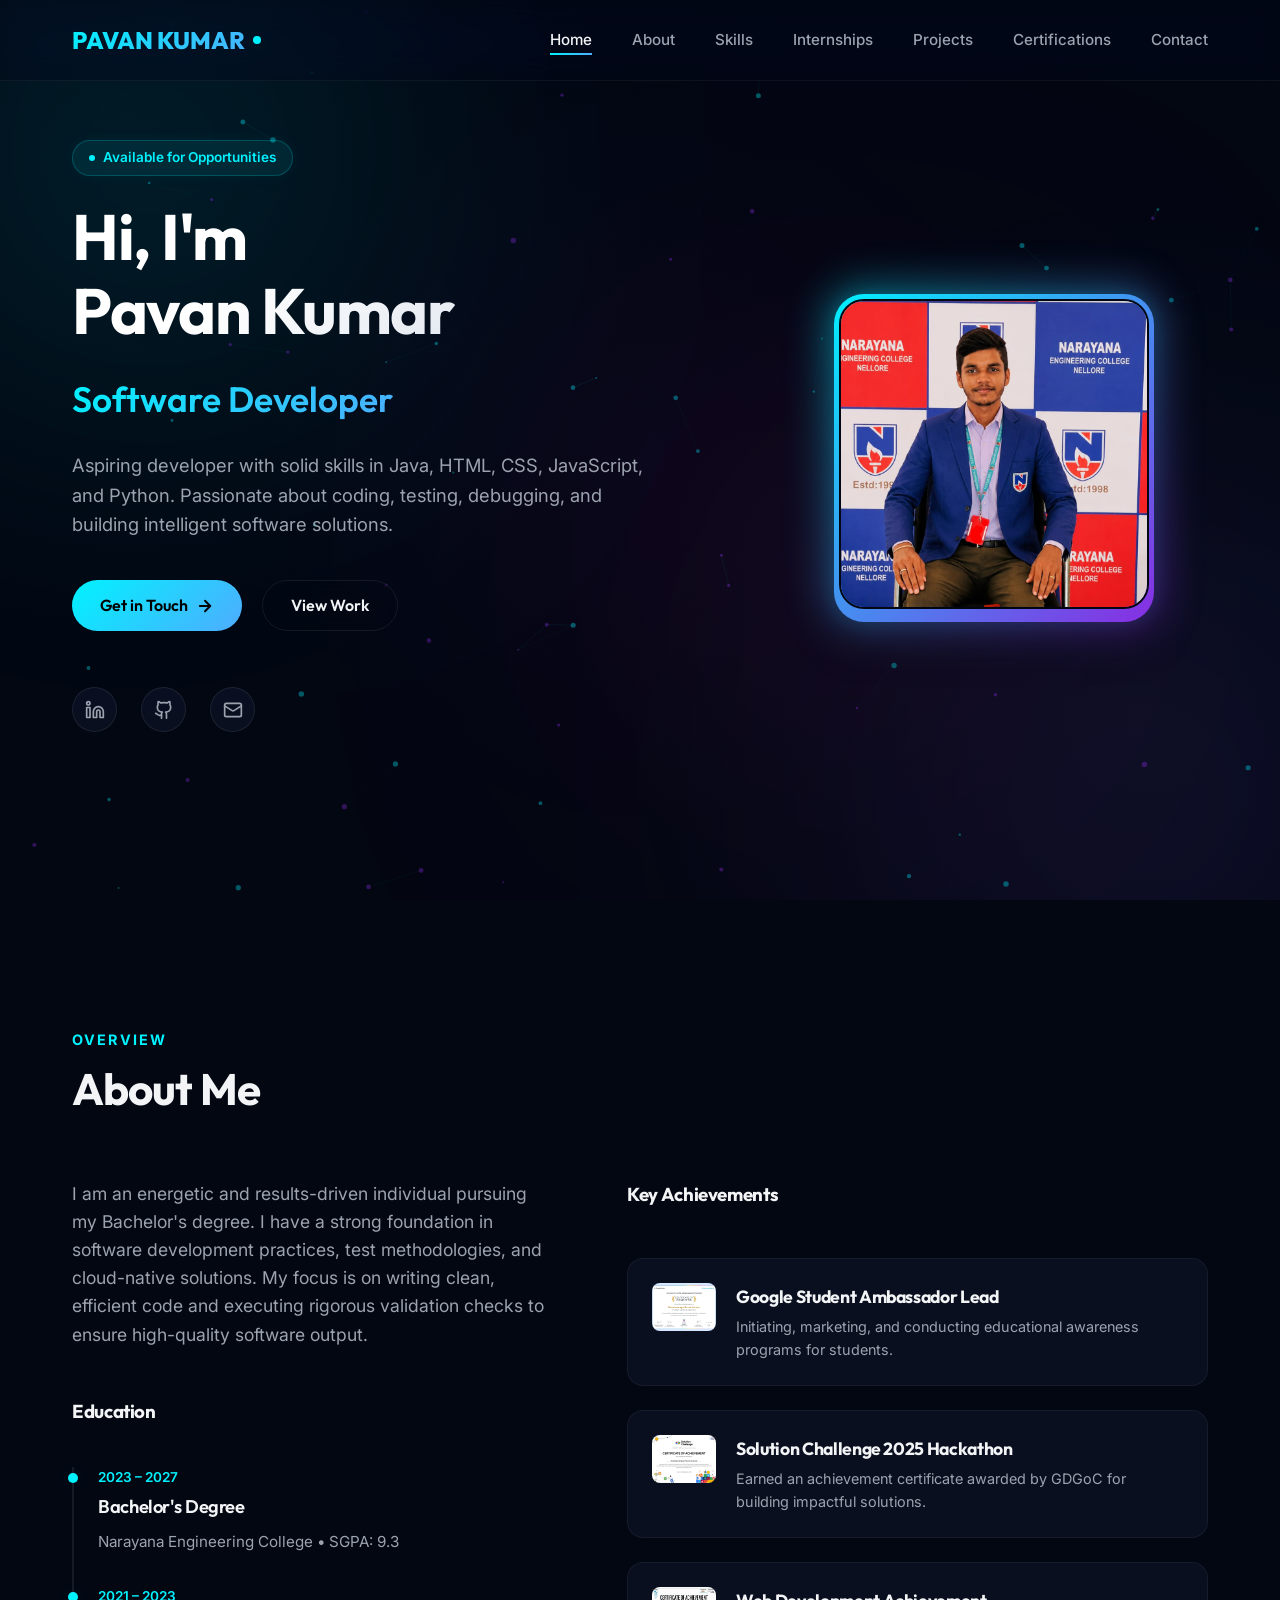
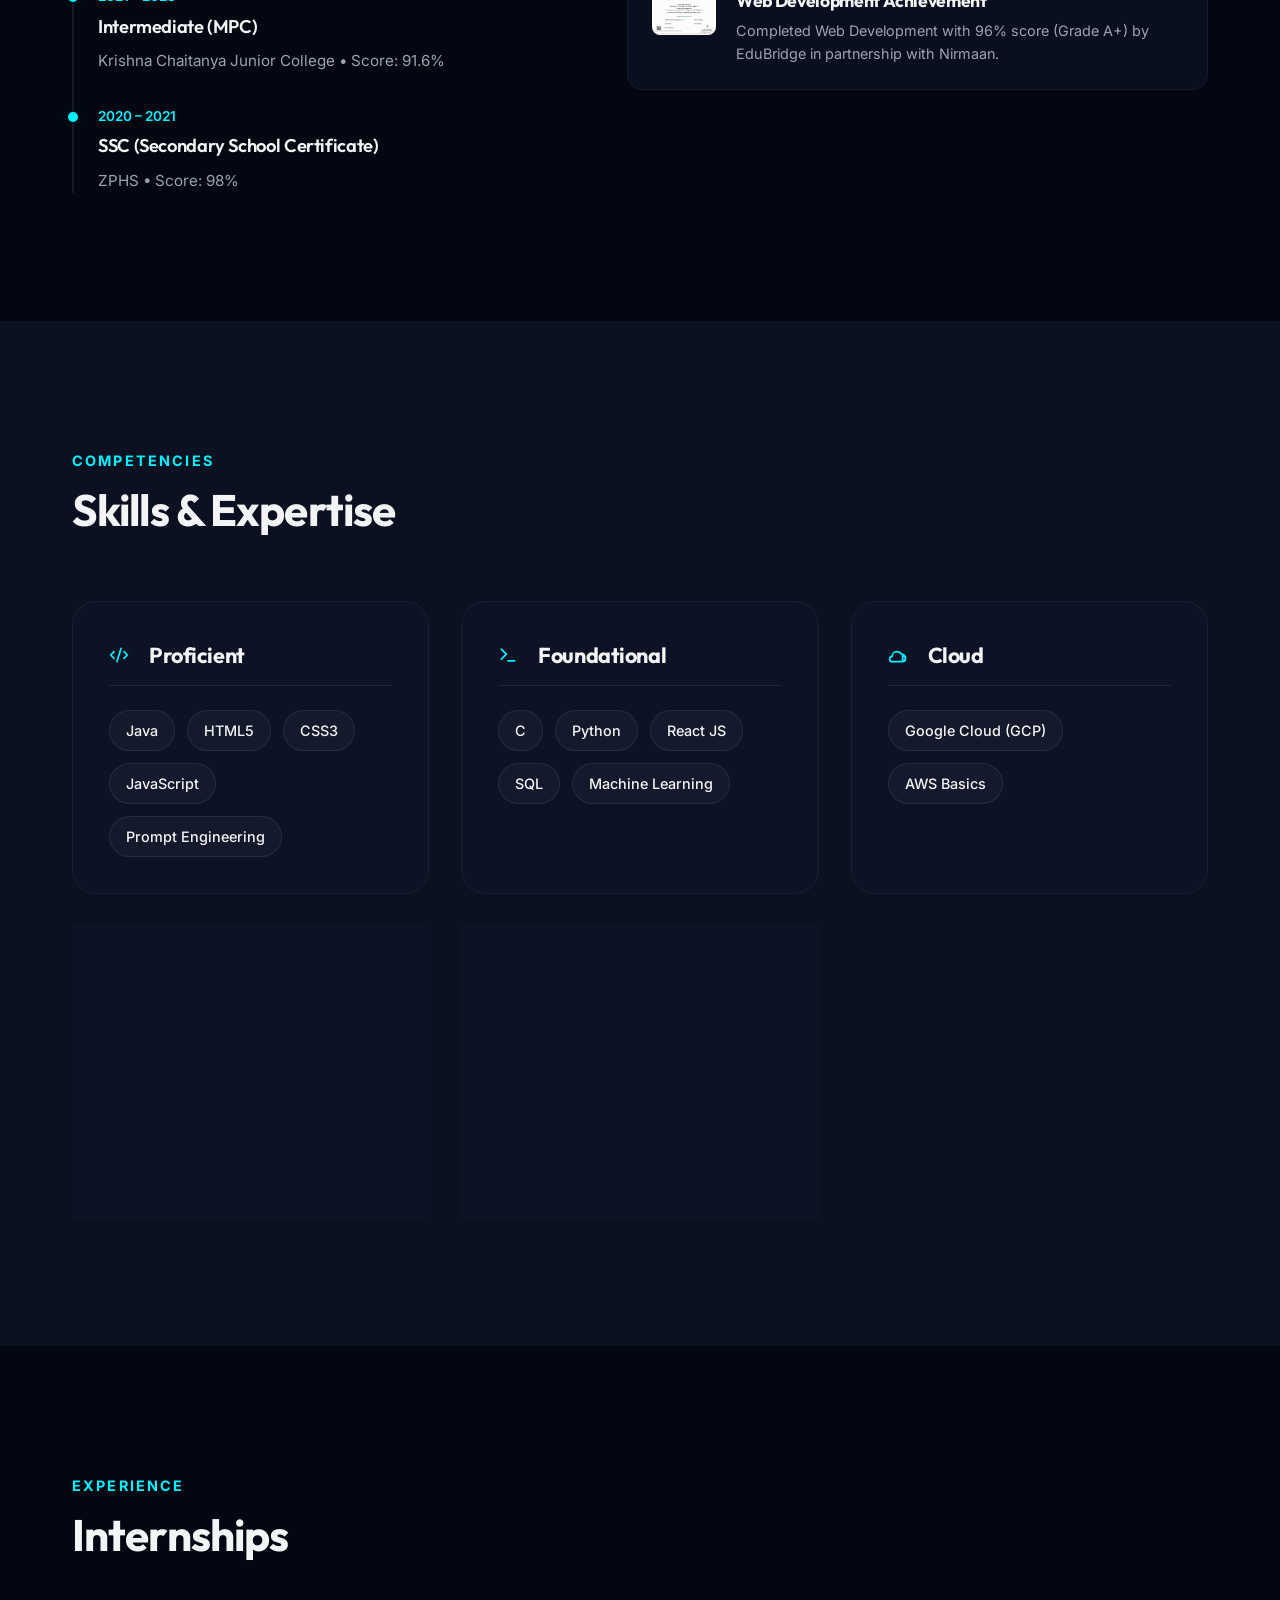
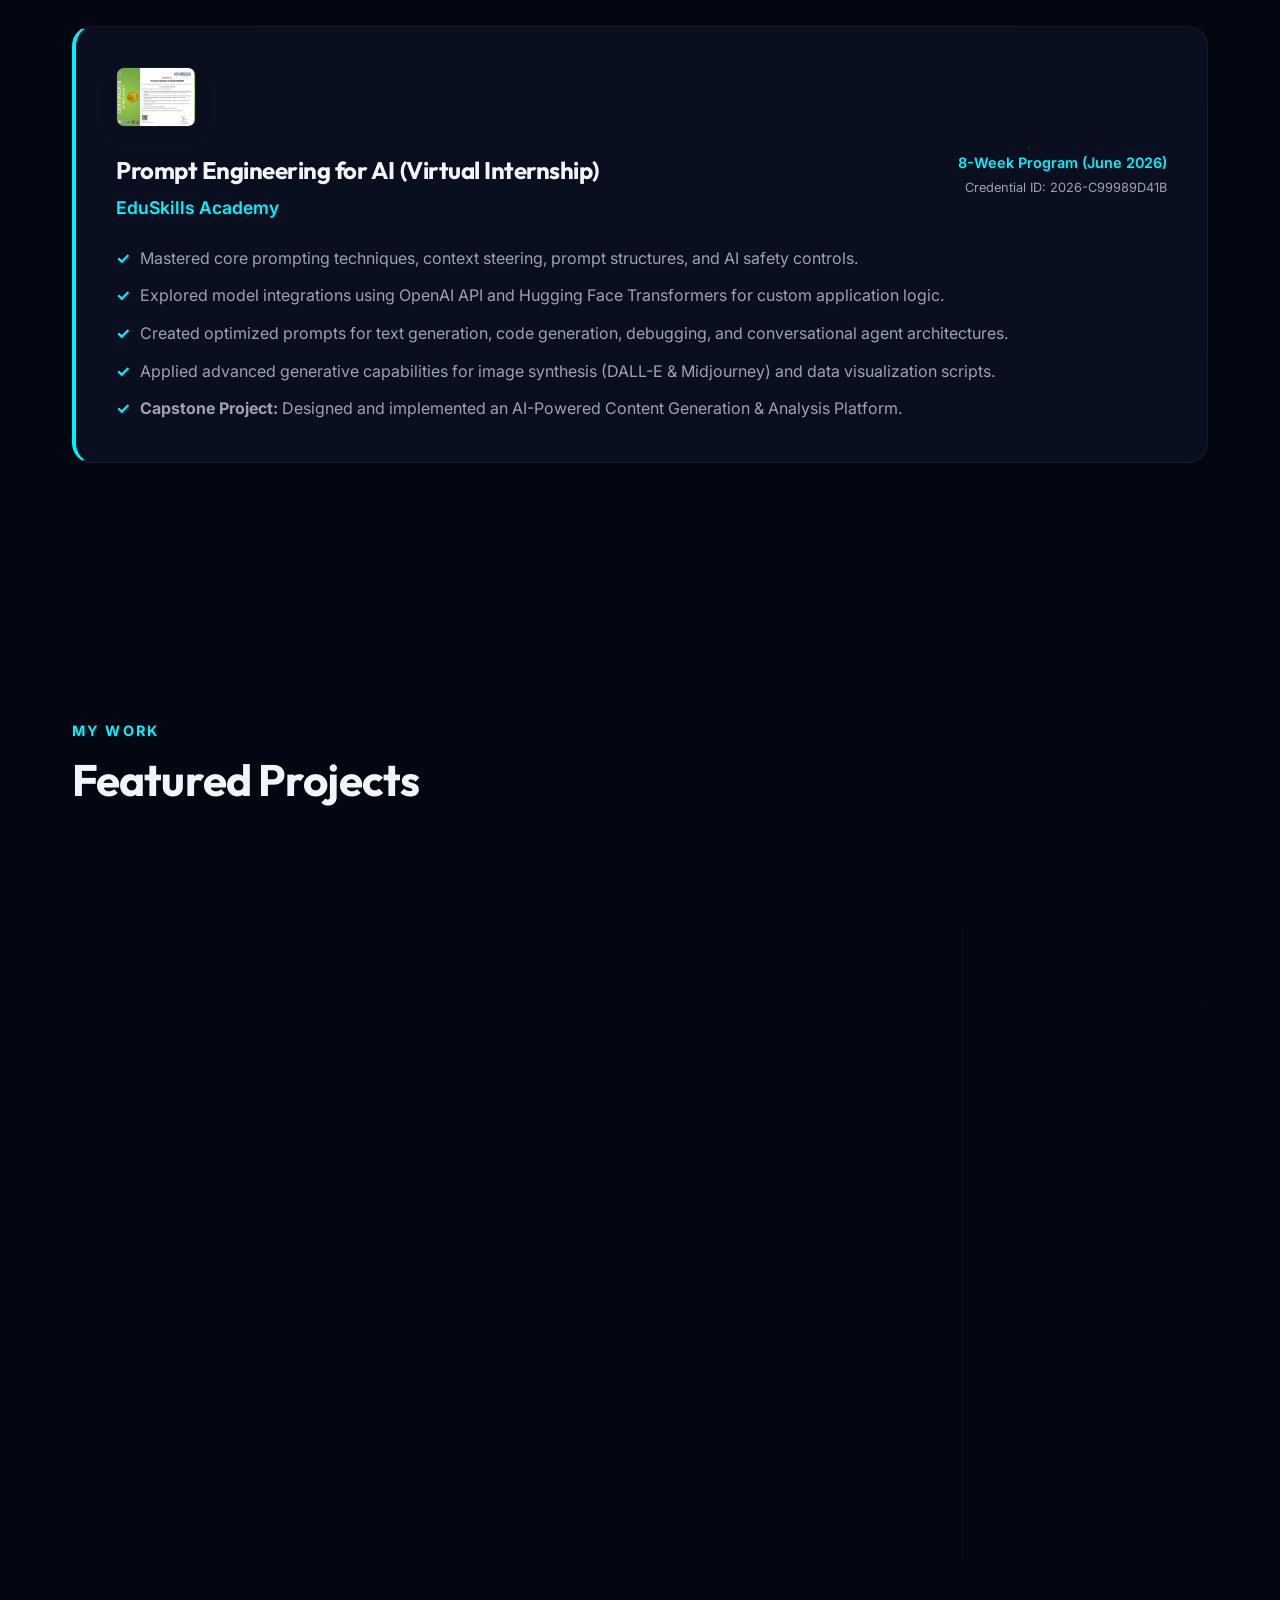
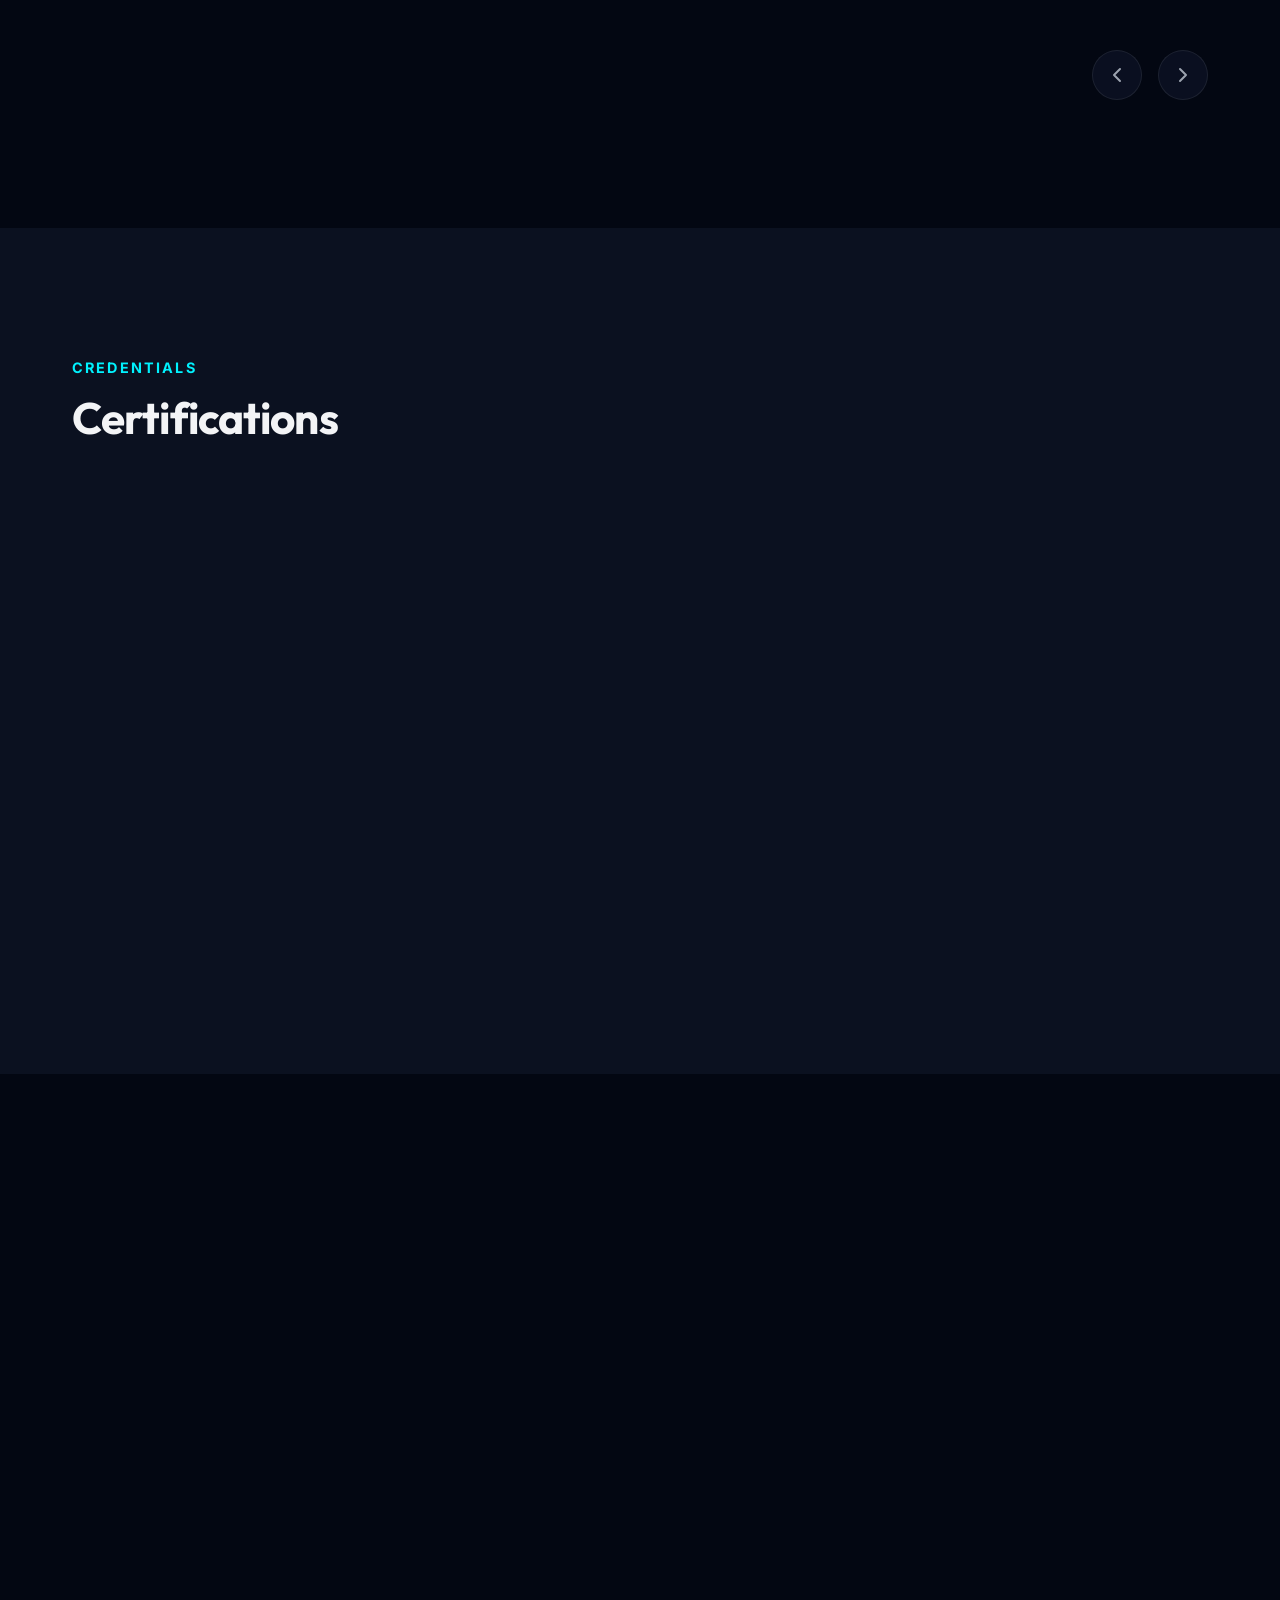
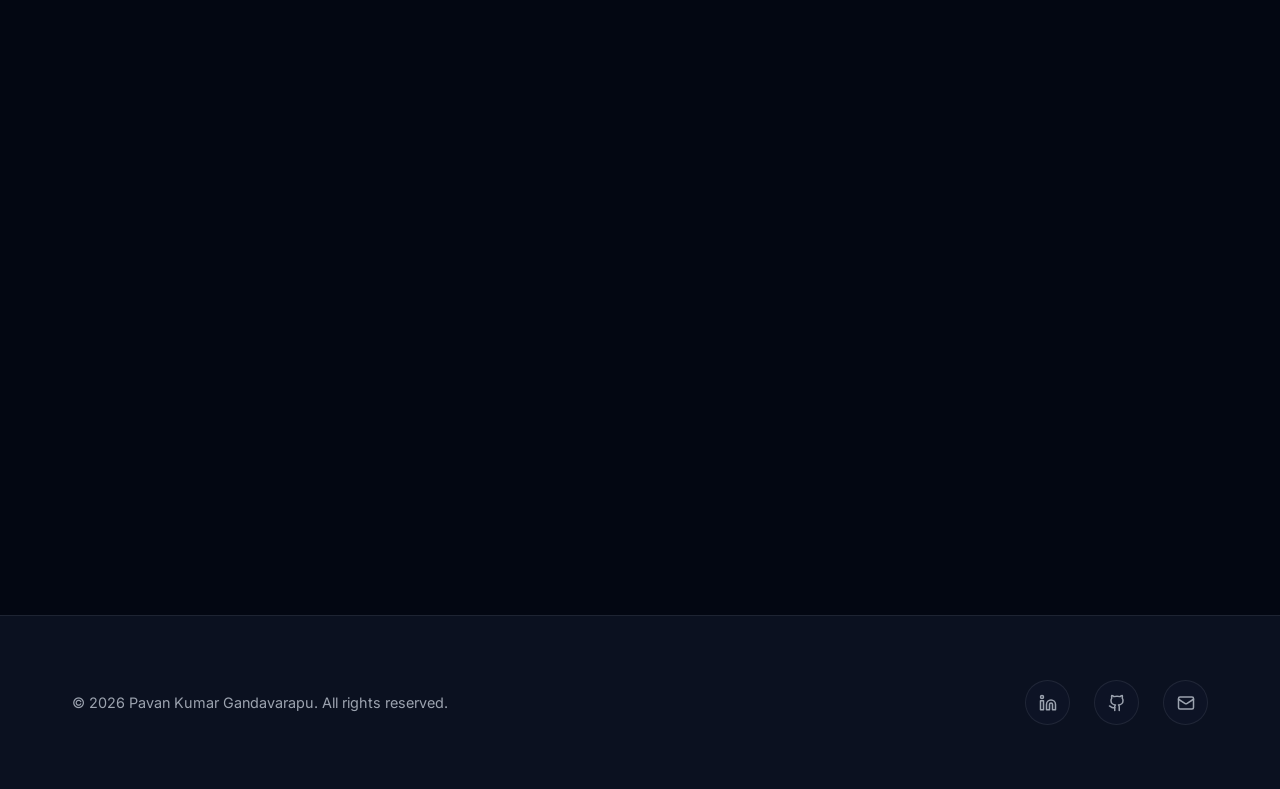
==== portfolio/index.html @ ecd439ce "Add files via upload Updated files" ====
<!DOCTYPE html>
<html lang="en">
<head>
  <meta charset="UTF-8">
  <meta name="viewport" content="width=device-width, initial-scale=1.0">
  <meta name="description" content="Pavan Kumar Gandavarapu - Software Developer & Quality Analyst Portfolio. Explore projects, skills, education, and achievements.">
  <title>Pavan Kumar Gandavarapu | Portfolio</title>
  <link rel="stylesheet" href="style.css">
</head>
<body>

  <!-- Scroll Progress Bar -->
  <div class="scroll-progress-container">
    <div class="scroll-progress-bar"></div>
  </div>

  <!-- Background Floating Blur Blobs -->
  <div class="bg-blob-container">
    <div class="bg-blob blob-1"></div>
    <div class="bg-blob blob-2"></div>
    <div class="bg-blob blob-3"></div>
  </div>

  <!-- Background Grid Mesh -->
  <div class="bg-grid"></div>

  <!-- Header Navigation -->
  <header>
    <div class="container">
      <nav>
        <a href="#hero" class="logo">
          PAVAN KUMAR <span class="logo-dot"></span>
        </a>
        <ul class="nav-links">
          <li><a href="#hero" class="active">Home</a></li>
          <li><a href="#about">About</a></li>
          <li><a href="#skills">Skills</a></li>
          <li><a href="#internships">Internships</a></li>
          <li><a href="#projects">Projects</a></li>
          <li><a href="#certifications">Certifications</a></li>
          <li><a href="#contact">Contact</a></li>
        </ul>
        <button class="mobile-menu-btn" aria-label="Toggle navigation menu">
          <span></span>
          <span></span>
          <span></span>
        </button>
      </nav>
    </div>
  </header>

  <main>
    <!-- Hero Section -->
    <section id="hero" class="hero">
      <!-- Animated Particle Canvas -->
      <canvas id="hero-particles" class="hero-particles-canvas"></canvas>
      <div class="container hero-wrapper">
        <div class="hero-content">
          <div class="hero-tag">Available for Opportunities</div>
          <h1>Hi, I'm <br>Pavan Kumar</h1>
          <div class="hero-typing" data-roles='["Software Developer", "Quality Analyst", "Prompt Engineer", "Web Developer"]'></div>
          <p class="hero-desc">
            Aspiring developer with solid skills in Java, HTML, CSS, JavaScript, and Python. Passionate about coding, testing, debugging, and building intelligent software solutions.
          </p>
          <div class="hero-cta">
            <a href="#contact" class="btn btn-primary">
              Get in Touch 
              <svg xmlns="http://www.w3.org/2000/svg" width="18" height="18" viewBox="0 0 24 24" fill="none" stroke="currentColor" stroke-width="2.5" stroke-linecap="round" stroke-linejoin="round" class="lucide lucide-arrow-right"><path d="M5 12h14"/><path d="m12 5 7 7-7 7"/></svg>
            </a>
            <a href="#projects" class="btn btn-secondary">View Work</a>
          </div>
          <div class="hero-socials">
            <a href="http://www.linkedin.com/in/gpk112006" target="_blank" rel="noopener noreferrer" class="social-link" aria-label="LinkedIn">
              <svg xmlns="http://www.w3.org/2000/svg" width="20" height="20" viewBox="0 0 24 24" fill="none" stroke="currentColor" stroke-width="2" stroke-linecap="round" stroke-linejoin="round" class="lucide lucide-linkedin"><path d="M16 8a6 6 0 0 1 6 6v7h-4v-7a2 2 0 0 0-2-2 2 2 0 0 0-2 2v7h-4v-7a6 6 0 0 1 6-6z"/><rect width="4" height="12" x="2" y="9"/><circle cx="4" cy="4" r="2"/></svg>
            </a>
            <a href="https://github.com/PavanKumar111111" target="_blank" rel="noopener noreferrer" class="social-link" aria-label="GitHub">
              <svg xmlns="http://www.w3.org/2000/svg" width="20" height="20" viewBox="0 0 24 24" fill="none" stroke="currentColor" stroke-width="2" stroke-linecap="round" stroke-linejoin="round" class="lucide lucide-github"><path d="M15 22v-4a4.8 4.8 0 0 0-1-3.5c3 0 6-2 6-5.5.08-1.25-.27-2.48-1-3.5.28-1.15.28-2.35 0-3.5 0 0-1 0-3 1.5-2.64-.5-5.36-.5-8 0C6 2 5 2 5 2c-.3 1.15-.3 2.35 0 3.5A5.403 5.403 0 0 0 4 9c0 3.5 3 5.5 6 5.5-.39.49-.68 1.05-.85 1.65-.17.6-.22 1.23-.15 1.85v4"/><path d="M9 18c-4.51 2-5-2-7-2"/></svg>
            </a>
            <a href="mailto:pavankumargandavarapu@gmail.com" class="social-link" aria-label="Email">
              <svg xmlns="http://www.w3.org/2000/svg" width="20" height="20" viewBox="0 0 24 24" fill="none" stroke="currentColor" stroke-width="2" stroke-linecap="round" stroke-linejoin="round" class="lucide lucide-mail"><rect width="20" height="16" x="2" y="4" rx="2"/><path d="m22 7-8.97 5.7a1.94 1.94 0 0 1-2.06 0L2 7"/></svg>
            </a>
          </div>
        </div>

        <div class="hero-visual">
          <div class="profile-image-wrapper">
            <img src="profile.jpg" alt="Pavan Kumar Gandavarapu" class="profile-img">
          </div>
        </div>
      </div>
    </section>

    <!-- About Section -->
    <section id="about">
      <div class="container">
        <div class="section-header reveal">
          <span class="section-tag">Overview</span>
          <h2 class="section-title">About Me</h2>
        </div>
        
        <div class="about-grid">
          <div class="about-details reveal">
            <p class="about-text">
              I am an energetic and results-driven individual pursuing my Bachelor's degree. I have a strong foundation in software development practices, test methodologies, and cloud-native solutions. My focus is on writing clean, efficient code and executing rigorous validation checks to ensure high-quality software output.
            </p>
            
            <h3 style="margin-top: 1rem; margin-bottom: 0.5rem; font-family: var(--font-heading);">Education</h3>
            <div class="timeline">
              <div class="timeline-item">
                <div class="timeline-dot"></div>
                <div class="timeline-meta">2023 – 2027</div>
                <h4 class="timeline-title">Bachelor's Degree</h4>
                <p class="timeline-desc">Narayana Engineering College • SGPA: 9.3</p>
              </div>
              <div class="timeline-item">
                <div class="timeline-dot"></div>
                <div class="timeline-meta">2021 – 2023</div>
                <h4 class="timeline-title">Intermediate (MPC)</h4>
                <p class="timeline-desc">Krishna Chaitanya Junior College • Score: 91.6%</p>
              </div>
              <div class="timeline-item">
                <div class="timeline-dot"></div>
                <div class="timeline-meta">2020 – 2021</div>
                <h4 class="timeline-title">SSC (Secondary School Certificate)</h4>
                <p class="timeline-desc">ZPHS • Score: 98%</p>
              </div>
            </div>
          </div>

          <div class="about-achievements reveal">
            <h3 style="margin-bottom: 1.5rem; font-family: var(--font-heading);">Key Achievements</h3>
            
            <div class="achievement-card">
              <div class="achievement-icon" style="width: 64px; height: 48px; padding: 0; overflow: hidden; border-radius: 8px; flex-shrink: 0;">
                <img src="ambassador.png" alt="Google Student Ambassador - Certificate of Completion" class="project-img-cover" style="width: 100%; height: 100%; object-fit: cover;">
              </div>
              <div class="achievement-content">
                <h4>Google Student Ambassador Lead</h4>
                <p>Initiating, marketing, and conducting educational awareness programs for students.</p>
              </div>
            </div>

            <div class="achievement-card">
              <div class="achievement-icon" style="width: 64px; height: 48px; padding: 0; overflow: hidden; border-radius: 8px; flex-shrink: 0;">
                <img src="solution_challenge.png" alt="GDG on Campus Solution Challenge - Certificate of Achievement" class="project-img-cover" style="width: 100%; height: 100%; object-fit: cover;">
              </div>
              <div class="achievement-content">
                <h4>Solution Challenge 2025 Hackathon</h4>
                <p>Earned an achievement certificate awarded by GDGoC for building impactful solutions.</p>
              </div>
            </div>

            <div class="achievement-card">
              <div class="achievement-icon" style="width: 64px; height: 48px; padding: 0; overflow: hidden; border-radius: 8px; flex-shrink: 0;">
                <img src="web_dev_cert.png" alt="Web Development with MERN Stack - Certificate of Achievement" class="project-img-cover" style="width: 100%; height: 100%; object-fit: cover;">
              </div>
              <div class="achievement-content">
                <h4>Web Development Achievement</h4>
                <p>Completed Web Development with 96% score (Grade A+) by EduBridge in partnership with Nirmaan.</p>
              </div>
            </div>
          </div>
        </div>
      </div>
    </section>

    <!-- Skills Section -->
    <section id="skills" style="background-color: var(--color-bg-alt);">
      <div class="container">
        <div class="section-header reveal">
          <span class="section-tag">Competencies</span>
          <h2 class="section-title">Skills & Expertise</h2>
        </div>

        <div class="skills-grid reveal">
          <!-- Category 1 -->
          <div class="skills-category">
            <h3>
              <svg xmlns="http://www.w3.org/2000/svg" width="20" height="20" viewBox="0 0 24 24" fill="none" stroke="currentColor" stroke-width="2" stroke-linecap="round" stroke-linejoin="round" class="lucide lucide-code-2" style="margin-right: 8px;"><path d="m18 16 4-4-4-4"/><path d="m6 8-4 4 4 4"/><path d="m14.5 4-5 16"/></svg>
              Proficient
            </h3>
            <div class="skills-list">
              <span class="skill-tag">Java</span>
              <span class="skill-tag">HTML5</span>
              <span class="skill-tag">CSS3</span>
              <span class="skill-tag">JavaScript</span>
              <span class="skill-tag">Prompt Engineering</span>
            </div>
          </div>

          <!-- Category 2 -->
          <div class="skills-category">
            <h3>
              <svg xmlns="http://www.w3.org/2000/svg" width="20" height="20" viewBox="0 0 24 24" fill="none" stroke="currentColor" stroke-width="2" stroke-linecap="round" stroke-linejoin="round" class="lucide lucide-terminal" style="margin-right: 8px;"><polyline points="4 17 10 11 4 5"/><line x1="12" x2="20" y1="19" y2="19"/></svg>
              Foundational
            </h3>
            <div class="skills-list">
              <span class="skill-tag">C</span>
              <span class="skill-tag">Python</span>
              <span class="skill-tag">React JS</span>
              <span class="skill-tag">SQL</span>
              <span class="skill-tag">Machine Learning</span>
            </div>
          </div>

          <!-- Category 3 -->
          <div class="skills-category">
            <h3>
              <svg xmlns="http://www.w3.org/2000/svg" width="20" height="20" viewBox="0 0 24 24" fill="none" stroke="currentColor" stroke-width="2" stroke-linecap="round" stroke-linejoin="round" class="lucide lucide-cloud" style="margin-right: 8px;"><path d="M17.5 19A3.5 3.5 0 0 0 21 15.5c0-2.79-2.54-4.5-5-4.5-.42-1.04-1.21-1.88-2.22-2.39S11.65 8 10.5 8a5.5 5.5 0 0 0-5.5 5.5C5 13.52 5.02 13.62 5.04 13.73A3.5 3.5 0 0 0 2 17a3 3 0 0 0 3 3h12.5a3.5 3.5 0 0 0 0-7z"/></svg>
              Cloud
            </h3>
            <div class="skills-list">
              <span class="skill-tag">Google Cloud (GCP)</span>
              <span class="skill-tag">AWS Basics</span>
            </div>
          </div>

          <!-- Category 4 -->
          <div class="skills-category">
            <h3>
              <svg xmlns="http://www.w3.org/2000/svg" width="20" height="20" viewBox="0 0 24 24" fill="none" stroke="currentColor" stroke-width="2" stroke-linecap="round" stroke-linejoin="round" class="lucide lucide-wrench" style="margin-right: 8px;"><path d="M14.7 6.3a1 1 0 0 0 0 1.4l1.6 1.6a1 1 0 0 0 1.4 0l3.77-3.77a6 6 0 0 1-7.94 7.94l-6.91 6.91a2.12 2.12 0 0 1-3-3l6.91-6.91a6 6 0 0 1 7.94-7.94l-3.76 3.76z"/></svg>
              Tools & OS
            </h3>
            <div class="skills-list">
              <span class="skill-tag">GitHub</span>
              <span class="skill-tag">VS Code</span>
              <span class="skill-tag">Git</span>
            </div>
          </div>

          <!-- Category 5 -->
          <div class="skills-category">
            <h3>
              <svg xmlns="http://www.w3.org/2000/svg" width="20" height="20" viewBox="0 0 24 24" fill="none" stroke="currentColor" stroke-width="2" stroke-linecap="round" stroke-linejoin="round" class="lucide lucide-sparkles" style="margin-right: 8px;"><path d="m12 3-1.912 5.813a2 2 0 0 1-1.275 1.275L3 12l5.813 1.912a2 2 0 0 1 1.275 1.275L12 21l1.912-5.813a2 2 0 0 1 1.275-1.275L21 12l-5.813-1.912a2 2 0 0 1-1.275-1.275L12 3Z"/><path d="m5 3 1 2.5L8.5 6 6 7 5 9.5 4 7 1.5 6 4 5.5z"/><path d="m19 17 1 2.5 2.5.5-2.5 1-1 2.5-1-2.5-2.5-1 2.5-1z"/></svg>
              AI Tools
            </h3>
            <div class="skills-list">
              <span class="skill-tag">Antigravity</span>
              <span class="skill-tag">Gemini</span>
              <span class="skill-tag">Claude</span>
              <span class="skill-tag">ChatGPT</span>
              <span class="skill-tag">Copilot</span>
            </div>
          </div>
        </div>
      </div>
    </section>

    <!-- Internships Section -->
    <section id="internships">
      <div class="container">
        <div class="section-header reveal">
          <span class="section-tag">Experience</span>
          <h2 class="section-title">Internships</h2>
        </div>

        <div class="internships-list reveal">
          <!-- Internship 1 -->
          <div class="internship-card">
            <div class="internship-header" style="display: flex; gap: 1.5rem; align-items: center; margin-bottom: 1.5rem;">
              <div class="internship-cert-thumb" style="width: 80px; height: 60px; padding: 0; overflow: hidden; border-radius: 8px; flex-shrink: 0; border: 1px solid var(--color-glass-border); box-shadow: 0 5px 15px rgba(0,0,0,0.2);">
                <img src="internship.png" alt="EduSkills Academy Prompt Engineering Virtual Internship - Certificate" class="project-img-cover" style="width: 100%; height: 100%; object-fit: cover;">
              </div>
              <div style="flex-grow: 1; display: flex; justify-content: space-between; flex-wrap: wrap; gap: 1rem; width: 100%;">
                <div class="internship-title">
                  <h3>Prompt Engineering for AI (Virtual Internship)</h3>
                  <span class="internship-company">EduSkills Academy</span>
                </div>
                <div class="internship-meta" style="text-align: right;">
                  <div class="internship-date">8-Week Program (June 2026)</div>
                  <div class="internship-id">Credential ID: 2026-C99989D41B</div>
                </div>
              </div>
            </div>
            <ul class="internship-bullets">
              <li>Mastered core prompting techniques, context steering, prompt structures, and AI safety controls.</li>
              <li>Explored model integrations using OpenAI API and Hugging Face Transformers for custom application logic.</li>
              <li>Created optimized prompts for text generation, code generation, debugging, and conversational agent architectures.</li>
              <li>Applied advanced generative capabilities for image synthesis (DALL-E & Midjourney) and data visualization scripts.</li>
              <li><strong>Capstone Project:</strong> Designed and implemented an AI-Powered Content Generation & Analysis Platform.</li>
            </ul>
          </div>
        </div>
      </div>
    </section>

    <!-- Projects Section -->
    <section id="projects">
      <div class="container">
        <div class="section-header reveal">
          <span class="section-tag">My Work</span>
          <h2 class="section-title">Featured Projects</h2>
        </div>

        <div class="projects-carousel-container reveal">
          <div class="projects-wrapper">
            <!-- Project 1: Smart Employee & Project Management -->
            <div class="project-card">
              <div class="project-header-visual" style="padding: 0; position: relative;">
                <div class="project-slides">
                  <img src="ep1.png" alt="Smart E&P - Administrator Dashboard (Light)" class="project-img-cover active">
                  <img src="ep2.png" alt="Smart E&P - Administrator Dashboard (Dark)" class="project-img-cover">
                  <img src="ep3.png" alt="Smart E&P - Employee Directory" class="project-img-cover">
                  <img src="ep4.png" alt="Smart E&P - Project Showcase" class="project-img-cover">
                  <img src="ep5.png" alt="Smart E&P - System Reports" class="project-img-cover">
                  <img src="ep6.png" alt="Smart E&P - Add New Employee Modal Validation" class="project-img-cover">
                  <img src="ep7.png" alt="Smart E&P - Employee Dashboard" class="project-img-cover">
                  <img src="ep8.png" alt="Smart E&P - 2-Factor Authentication" class="project-img-cover">
                  <img src="ep9.png" alt="Smart E&P - Admin Impersonating Employee view" class="project-img-cover">
                  <img src="ep10.png" alt="Smart E&P - Create New Project Validation" class="project-img-cover">
                </div>
                <div class="slide-dots">
                  <span class="slide-dot active" data-slide-index="0"></span>
                  <span class="slide-dot" data-slide-index="1"></span>
                  <span class="slide-dot" data-slide-index="2"></span>
                  <span class="slide-dot" data-slide-index="3"></span>
                  <span class="slide-dot" data-slide-index="4"></span>
                  <span class="slide-dot" data-slide-index="5"></span>
                  <span class="slide-dot" data-slide-index="6"></span>
                  <span class="slide-dot" data-slide-index="7"></span>
                  <span class="slide-dot" data-slide-index="8"></span>
                  <span class="slide-dot" data-slide-index="9"></span>
                </div>
              </div>
              <div class="project-info">
                <span class="project-meta">Full-Stack Developer</span>
                <h3>Smart Employee & Project Management</h3>
                <div class="project-desc">
                  <ul>
                    <li>Developed an enterprise-grade secure project management application featuring a stateless Spring Boot REST API and custom JWT role ownership guards.</li>
                    <li>Designed an interactive Kanban workflow board, granular profile picture management, dynamic completion highlights, and an admin impersonation engine.</li>
                    <li>Built automated Excel/PDF report exporters, database audit logging, and deployed using multi-container Docker Compose orchestration.</li>
                  </ul>
                </div>
                <div class="project-tech">
                  <span class="tech-pill">React</span>
                  <span class="tech-pill">Spring Boot</span>
                  <span class="tech-pill">Spring Security (JWT)</span>
                  <span class="tech-pill">MySQL</span>
                  <span class="tech-pill">Docker</span>
                  <span class="tech-pill">Zustand</span>
                  <span class="tech-pill">JUnit 5 / Mockito</span>
                </div>
              </div>
            </div>

            <!-- Project 2: Book Inventory Management -->
            <div class="project-card">
              <div class="project-header-visual" style="padding: 0; position: relative;">
                <div class="project-slides">
                  <img src="book1.png" alt="Book Inventory - Admin Dashboard" class="project-img-cover active">
                  <img src="book2.png" alt="Book Inventory - Student Management" class="project-img-cover">
                  <img src="book3.png" alt="Book Inventory - Recent Borrowing Activity" class="project-img-cover">
                  <img src="book4.png" alt="Book Inventory - Library Search Catalog" class="project-img-cover">
                </div>
                <div class="slide-dots">
                  <span class="slide-dot active" data-slide-index="0"></span>
                  <span class="slide-dot" data-slide-index="1"></span>
                  <span class="slide-dot" data-slide-index="2"></span>
                  <span class="slide-dot" data-slide-index="3"></span>
                </div>
              </div>
              <div class="project-info">
                <span class="project-meta">Academic Project</span>
                <h3>Book Inventory Management</h3>
                <div class="project-desc">
                  <ul>
                    <li>Created a role-based book inventory management database with secure Student and Admin portals.</li>
                    <li>Integrated the Twilio API to automatically dispatch overdue notices and alerts via SMS.</li>
                    <li>Added user impersonation, instant filter search, automated fine logs, and solid unit testing.</li>
                  </ul>
                </div>
                <div class="project-tech">
                  <span class="tech-pill">Python</span>
                  <span class="tech-pill">Django</span>
                  <span class="tech-pill">SQLite</span>
                  <span class="tech-pill">Twilio API</span>
                  <span class="tech-pill">Unit Testing</span>
                </div>
              </div>
            </div>

            <!-- Project 3: Tomato Leaf Disease Classification -->
            <div class="project-card">
              <div class="project-header-visual">
                <div class="project-icon-wrapper">
                  <svg xmlns="http://www.w3.org/2000/svg" width="32" height="32" viewBox="0 0 24 24" fill="none" stroke="currentColor" stroke-width="2" stroke-linecap="round" stroke-linejoin="round" class="lucide lucide-leaf"><path d="M11 20A7 7 0 0 1 9.8 6.1C15.5 5 17 4.48 19 2c1 2 2 3.58 1 9.8a7 7 0 0 1-9 8.2z"/><path d="M9 22v-4h-2a3 3 0 0 1-3-3V8"/></svg>
                </div>
              </div>
              <div class="project-info">
                <span class="project-meta">Research Project</span>
                <h3>Tomato Leaf Disease Classification</h3>
                <div class="project-desc">
                  <ul>
                    <li>Developed a hybrid deep learning + machine learning framework to classify 10 tomato leaf disease categories.</li>
                    <li>Extracted high-level discriminative features using pre-trained MobileNetV2 architecture, followed by PCA dimensionality reduction.</li>
                    <li>Systematically evaluated 10 classifiers; SVM (RBF) achieved best overall metrics (~90.6% accuracy, 99.5% ROC-AUC).</li>
                  </ul>
                </div>
                <div class="project-tech">
                  <span class="tech-pill">Python</span>
                  <span class="tech-pill">MobileNetV2</span>
                  <span class="tech-pill">PCA</span>
                  <span class="tech-pill">SVM</span>
                  <span class="tech-pill">Scikit-Learn</span>
                  <span class="tech-pill">TensorFlow</span>
                </div>
              </div>
            </div>

            <!-- Project 4: AI-Driven Agricultural Platform -->
            <div class="project-card">
              <div class="project-header-visual" style="padding: 0;">
                <img src="agritech.png" alt="AgriTech Project Showcase" class="project-img-cover">
              </div>
              <div class="project-info">
                <span class="project-meta">Jan 2025 – Mar 2025</span>
                <h3>AI-Driven Agricultural Platform</h3>
                <div class="project-desc">
                  <ul>
                    <li>Led a 4-member team to construct an agricultural platform prototype helping small/marginal farmers.</li>
                    <li>Delivered real-time analytics and insights on soil health, weather forecasts, and market trends.</li>
                    <li>Integrated an intelligent AI Chatbot to guide users on farming practices and government schemes.</li>
                  </ul>
                </div>
                <div class="project-tech">
                  <span class="tech-pill">Python</span>
                  <span class="tech-pill">AI Chatbot</span>
                  <span class="tech-pill">Data Analytics</span>
                  <span class="tech-pill">Team Lead</span>
                </div>
              </div>
            </div>
          </div>
          <!-- Carousel Controls -->
          <div class="certs-nav" style="margin-top: 2rem;">
            <button class="certs-nav-btn" id="project-prev" aria-label="Previous projects">
              <svg xmlns="http://www.w3.org/2000/svg" width="24" height="24" viewBox="0 0 24 24" fill="none" stroke="currentColor" stroke-width="2" stroke-linecap="round" stroke-linejoin="round" class="lucide lucide-chevron-left"><path d="m15 18-6-6 6-6"/></svg>
            </button>
            <button class="certs-nav-btn" id="project-next" aria-label="Next projects">
              <svg xmlns="http://www.w3.org/2000/svg" width="24" height="24" viewBox="0 0 24 24" fill="none" stroke="currentColor" stroke-width="2" stroke-linecap="round" stroke-linejoin="round" class="lucide lucide-chevron-right"><path d="m9 18 6-6-6-6"/></svg>
            </button>
          </div>
        </div>
      </div>
    </section>

    <!-- Certifications Section -->
    <section id="certifications" style="background-color: var(--color-bg-alt);">
      <div class="container">
        <div class="section-header reveal">
          <span class="section-tag">Credentials</span>
          <h2 class="section-title">Certifications</h2>
        </div>

        <div class="certs-carousel-container reveal">
          <div class="certs-wrapper">
            <!-- Cert 1 -->
            <div class="cert-card">
              <div class="cert-badge" style="width: 64px; height: 48px; padding: 0; overflow: hidden; border-radius: 8px; flex-shrink: 0; margin-bottom: 1.5rem;">
                <img src="gcp_study_jams.png" alt="Google Cloud Study Jams '25 - Certificate of Completion" class="project-img-cover" style="width: 100%; height: 100%; object-fit: cover;">
              </div>
              <div class="cert-issuer">Google Cloud</div>
              <h3>Google Cloud Study Jams</h3>
              <p class="cert-details">Completed 19 Skill badges and Arcade Game in the Google Cloud platform during milestone-1 under GDG On-Campus NECN (2025).</p>
            </div>

            <!-- Cert 2 -->
            <div class="cert-card">
              <div class="cert-badge">
                <svg xmlns="http://www.w3.org/2000/svg" width="24" height="24" viewBox="0 0 24 24" fill="none" stroke="currentColor" stroke-width="2" stroke-linecap="round" stroke-linejoin="round" class="lucide lucide-cpu"><rect width="16" height="16" x="4" y="4" rx="2"/><rect width="6" height="6" x="9" y="9" rx="1"/><path d="M9 1v3"/><path d="M15 1v3"/><path d="M9 20v3"/><path d="M15 20v3"/><path d="M20 9h3"/><path d="M20 15h3"/><path d="M1 9h3"/><path d="M1 15h3"/></svg>
              </div>
              <div class="cert-issuer">Scaler</div>
              <h3>Prompt Engineering</h3>
              <p class="cert-details">Verified certificate demonstrating proficiency in prompt structures, engineering techniques, and context steering.</p>
            </div>

            <!-- Cert 3 -->
            <div class="cert-card">
              <div class="cert-badge" style="width: 64px; height: 48px; padding: 0; overflow: hidden; border-radius: 8px; flex-shrink: 0; margin-bottom: 1.5rem;">
                <img src="ai_essentials.png" alt="Google AI Essentials - Coursera Certification" class="project-img-cover" style="width: 100%; height: 100%; object-fit: cover;">
              </div>
              <div class="cert-issuer">Google & Coursera</div>
              <h3>Google AI Essentials</h3>
              <p class="cert-details">Acquired foundational AI expertise, learning to use generative AI tools to boost productivity, write prompts, and analyze data responsibly (Feb 2025).</p>
            </div>
          </div>

          <!-- Carousel Controls -->
          <div class="certs-nav">
            <button class="certs-nav-btn" id="cert-prev" aria-label="Previous certificates">
              <svg xmlns="http://www.w3.org/2000/svg" width="24" height="24" viewBox="0 0 24 24" fill="none" stroke="currentColor" stroke-width="2" stroke-linecap="round" stroke-linejoin="round" class="lucide lucide-chevron-left"><path d="m15 18-6-6 6-6"/></svg>
            </button>
            <button class="certs-nav-btn" id="cert-next" aria-label="Next certificates">
              <svg xmlns="http://www.w3.org/2000/svg" width="24" height="24" viewBox="0 0 24 24" fill="none" stroke="currentColor" stroke-width="2" stroke-linecap="round" stroke-linejoin="round" class="lucide lucide-chevron-right"><path d="m9 18 6-6-6-6"/></svg>
            </button>
          </div>
        </div>
      </div>
    </section>

    <!-- Contact Section -->
    <section id="contact">
      <div class="container">
        <div class="section-header reveal">
          <span class="section-tag">Connection</span>
          <h2 class="section-title">Get In Touch</h2>
        </div>

        <div class="contact-grid">
          <div class="contact-info reveal">
            <h3 style="font-family: var(--font-heading); margin-bottom: 1.5rem;">Contact Information</h3>
            <p style="color: var(--color-text-muted); margin-bottom: 2rem;">
              If you have any questions or would like to discuss working together, feel free to drop a message or reach out via email/LinkedIn/GitHub.
            </p>
            
            <div class="contact-card">
              <div class="contact-icon">
                <svg xmlns="http://www.w3.org/2000/svg" width="24" height="24" viewBox="0 0 24 24" fill="none" stroke="currentColor" stroke-width="2" stroke-linecap="round" stroke-linejoin="round" class="lucide lucide-mail"><rect width="20" height="16" x="2" y="4" rx="2"/><path d="m22 7-8.97 5.7a1.94 1.94 0 0 1-2.06 0L2 7"/></svg>
              </div>
              <div class="contact-details">
                <h4>Email</h4>
                <p><a href="mailto:pavankumargandavarapu@gmail.com">pavankumargandavarapu@gmail.com</a></p>
              </div>
            </div>

            <div class="contact-card">
              <div class="contact-icon">
                <svg xmlns="http://www.w3.org/2000/svg" width="24" height="24" viewBox="0 0 24 24" fill="none" stroke="currentColor" stroke-width="2" stroke-linecap="round" stroke-linejoin="round" class="lucide lucide-phone"><path d="M22 16.92v3a2 2 0 0 1-2.18 2 19.79 19.79 0 0 1-8.63-3.07 19.5 19.5 0 0 1-6-6 19.79 19.79 0 0 1-3.07-8.67A2 2 0 0 1 4.11 2h3a2 2 0 0 1 2 1.72 12.84 12.84 0 0 0 .7 2.81 2 2 0 0 1-.45 2.11L8.09 9.91a16 16 0 0 0 6 6l1.27-1.27a2 2 0 0 1 2.11-.45 12.84 12.84 0 0 0 2.81.7A2 2 0 0 1 22 16.92z"/></svg>
              </div>
              <div class="contact-details">
                <h4>Phone</h4>
                <p><a href="tel:+917995330471">+91 7995330471</a></p>
              </div>
            </div>

            <div class="contact-card">
              <div class="contact-icon">
                <svg xmlns="http://www.w3.org/2000/svg" width="24" height="24" viewBox="0 0 24 24" fill="none" stroke="currentColor" stroke-width="2" stroke-linecap="round" stroke-linejoin="round" class="lucide lucide-linkedin"><path d="M16 8a6 6 0 0 1 6 6v7h-4v-7a2 2 0 0 0-2-2 2 2 0 0 0-2 2v7h-4v-7a6 6 0 0 1 6-6z"/><rect width="4" height="12" x="2" y="9"/><circle cx="4" cy="4" r="2"/></svg>
              </div>
              <div class="contact-details">
                <h4>LinkedIn</h4>
                <p><a href="http://www.linkedin.com/in/gpk112006" target="_blank" rel="noopener noreferrer">gpk112006</a></p>
              </div>
            </div>

            <div class="contact-card">
              <div class="contact-icon">
                <svg xmlns="http://www.w3.org/2000/svg" width="24" height="24" viewBox="0 0 24 24" fill="none" stroke="currentColor" stroke-width="2" stroke-linecap="round" stroke-linejoin="round" class="lucide lucide-github"><path d="M15 22v-4a4.8 4.8 0 0 0-1-3.5c3 0 6-2 6-5.5.08-1.25-.27-2.48-1-3.5.28-1.15.28-2.35 0-3.5 0 0-1 0-3 1.5-2.64-.5-5.36-.5-8 0C6 2 5 2 5 2c-.3 1.15-.3 2.35 0 3.5A5.403 5.403 0 0 0 4 9c0 3.5 3 5.5 6 5.5-.39.49-.68 1.05-.85 1.65-.17.6-.22 1.23-.15 1.85v4"/><path d="M9 18c-4.51 2-5-2-7-2"/></svg>
              </div>
              <div class="contact-details">
                <h4>GitHub</h4>
                <p><a href="https://github.com/PavanKumar111111" target="_blank" rel="noopener noreferrer">PavanKumar111111</a></p>
              </div>
            </div>
          </div>

          <div class="contact-form reveal">
            <h3 style="font-family: var(--font-heading); margin-bottom: 2rem;">Send a Message</h3>
            <form action="https://formsubmit.co/pavankumargandavarapu@gmail.com" method="POST" id="portfolioContactForm">
              <!-- Disable captcha for seamless AJAX submit -->
              <input type="hidden" name="_captcha" value="false">
              <div class="form-group">
                <label for="formName">Full Name</label>
                <input type="text" id="formName" name="name" class="form-control" placeholder="Enter your name" required>
              </div>
              <div class="form-group">
                <label for="formEmail">Email Address</label>
                <input type="email" id="formEmail" name="email" class="form-control" placeholder="Enter your email" required>
              </div>
              <div class="form-group">
                <label for="formMessage">Message</label>
                <textarea id="formMessage" name="message" class="form-control" placeholder="Type your message here..." required></textarea>
              </div>
              <button type="submit" class="btn btn-primary" style="width: 100%; justify-content: center; margin-top: 1rem;">
                Send Message 
                <svg xmlns="http://www.w3.org/2000/svg" width="18" height="18" viewBox="0 0 24 24" fill="none" stroke="currentColor" stroke-width="2" stroke-linecap="round" stroke-linejoin="round" class="lucide lucide-send" style="margin-left: 8px;"><line x1="22" x2="11" y1="2" y2="13"/><polygon points="22 2 15 22 11 13 2 9 22 2"/></svg>
              </button>
              <div id="formStatus" class="form-status"></div>
            </form>
          </div>
        </div>
      </div>
    </section>
  </main>

  <footer>
    <div class="container footer-wrapper">
      <p class="copyright">
        &copy; 2026 Pavan Kumar Gandavarapu. All rights reserved.
      </p>
      <div class="hero-socials">
        <a href="http://www.linkedin.com/in/gpk112006" target="_blank" rel="noopener noreferrer" class="social-link" aria-label="LinkedIn">
          <svg xmlns="http://www.w3.org/2000/svg" width="18" height="18" viewBox="0 0 24 24" fill="none" stroke="currentColor" stroke-width="2" stroke-linecap="round" stroke-linejoin="round" class="lucide lucide-linkedin"><path d="M16 8a6 6 0 0 1 6 6v7h-4v-7a2 2 0 0 0-2-2 2 2 0 0 0-2 2v7h-4v-7a6 6 0 0 1 6-6z"/><rect width="4" height="12" x="2" y="9"/><circle cx="4" cy="4" r="2"/></svg>
        </a>
        <a href="https://github.com/PavanKumar111111" target="_blank" rel="noopener noreferrer" class="social-link" aria-label="GitHub">
          <svg xmlns="http://www.w3.org/2000/svg" width="18" height="18" viewBox="0 0 24 24" fill="none" stroke="currentColor" stroke-width="2" stroke-linecap="round" stroke-linejoin="round" class="lucide lucide-github"><path d="M15 22v-4a4.8 4.8 0 0 0-1-3.5c3 0 6-2 6-5.5.08-1.25-.27-2.48-1-3.5.28-1.15.28-2.35 0-3.5 0 0-1 0-3 1.5-2.64-.5-5.36-.5-8 0C6 2 5 2 5 2c-.3 1.15-.3 2.35 0 3.5A5.403 5.403 0 0 0 4 9c0 3.5 3 5.5 6 5.5-.39.49-.68 1.05-.85 1.65-.17.6-.22 1.23-.15 1.85v4"/><path d="M9 18c-4.51 2-5-2-7-2"/></svg>
        </a>
        <a href="mailto:pavankumargandavarapu@gmail.com" class="social-link" aria-label="Email">
          <svg xmlns="http://www.w3.org/2000/svg" width="18" height="18" viewBox="0 0 24 24" fill="none" stroke="currentColor" stroke-width="2" stroke-linecap="round" stroke-linejoin="round" class="lucide lucide-mail"><rect width="20" height="16" x="2" y="4" rx="2"/><path d="m22 7-8.97 5.7a1.94 1.94 0 0 1-2.06 0L2 7"/></svg>
        </a>
      </div>
    </div>
  </footer>

  <!-- Lightbox Modal for Images -->
  <div id="lightboxModal" class="lightbox-modal">
    <span class="lightbox-close">&times;</span>
    <div class="lightbox-container">
      <div class="lightbox-gallery" id="lightboxGallery">
        <!-- JS will dynamically populate image elements here -->
      </div>
      <!-- Gallery navigation arrows -->
      <button class="gallery-nav-btn prev" id="galleryPrev" aria-label="Previous image">&lsaquo;</button>
      <button class="gallery-nav-btn next" id="galleryNext" aria-label="Next image">&rsaquo;</button>
    </div>
    <div id="lightboxCaption" class="lightbox-caption"></div>
  </div>

  <script src="script.js"></script>
</body>
</html>
---- portfolio/style.css ----
@import url('https://fonts.googleapis.com/css2?family=Inter:wght@300;400;500;600;700&family=Outfit:wght@400;500;600;700;800&display=swap');

/* --- CUSTOM VARIABLES --- */
:root {
  --font-heading: 'Outfit', sans-serif;
  --font-body: 'Inter', sans-serif;

  --color-bg: #030712;
  --color-bg-alt: #0b1120;
  --color-primary: #00f2fe;
  --color-secondary: #4facfe;
  --color-accent: #8a2be2;
  --color-text-main: #f3f4f6;
  --color-text-muted: #9ca3af;
  --color-border: rgba(255, 255, 255, 0.08);
  --color-glass-bg: rgba(15, 23, 42, 0.6);
  --color-glass-border: rgba(255, 255, 255, 0.05);
  
  --gradient-primary: linear-gradient(135deg, var(--color-primary) 0%, var(--color-secondary) 100%);
  --gradient-dark: linear-gradient(180deg, var(--color-bg) 0%, var(--color-bg-alt) 100%);
  --glow-shadow: 0 0 20px rgba(0, 242, 254, 0.15);
  --transition-smooth: all 0.4s cubic-bezier(0.16, 1, 0.3, 1);
}

/* --- RESET & GLOBAL STYLES --- */
* {
  margin: 0;
  padding: 0;
  box-sizing: border-box;
  scroll-behavior: smooth;
}

body {
  font-family: var(--font-body);
  background-color: var(--color-bg);
  color: var(--color-text-main);
  overflow-x: hidden;
  line-height: 1.6;
}

/* SVG icon sizing helper */
.contact-icon svg,
.achievement-icon svg,
.cert-badge svg {
  width: 24px;
  height: 24px;
  display: block;
}

.project-icon-wrapper svg {
  width: 32px;
  height: 32px;
  display: block;
}

/* Background mesh / grid effect */
.bg-grid {
  position: fixed;
  top: 0;
  left: 0;
  width: 100%;
  height: 100%;
  z-index: -2;
  background-image: 
    radial-gradient(circle at 10% 20%, rgba(0, 242, 254, 0.03) 0%, transparent 40%),
    radial-gradient(circle at 90% 80%, rgba(79, 172, 254, 0.04) 0%, transparent 40%),
    radial-gradient(circle at 50% 50%, rgba(138, 43, 226, 0.03) 0%, transparent 50%);
  background-attachment: fixed;
}

.bg-grid::before {
  content: '';
  position: absolute;
  top: 0;
  left: 0;
  width: 100%;
  height: 100%;
  background-image: linear-gradient(rgba(255, 255, 255, 0.004) 1px, transparent 1px),
                    linear-gradient(90deg, rgba(255, 255, 255, 0.004) 1px, transparent 1px);
  background-size: 50px 50px;
  mask-image: radial-gradient(ellipse at center, black, transparent 80%);
  -webkit-mask-image: radial-gradient(ellipse at center, black, transparent 80%);
}

/* --- SCROLLBAR --- */
::-webkit-scrollbar {
  width: 10px;
}
::-webkit-scrollbar-track {
  background: var(--color-bg);
}
::-webkit-scrollbar-thumb {
  background: rgba(255, 255, 255, 0.1);
  border-radius: 5px;
  border: 2px solid var(--color-bg);
}
::-webkit-scrollbar-thumb:hover {
  background: var(--color-primary);
}

/* --- TYPOGRAPHY --- */
h1, h2, h3, h4 {
  font-family: var(--font-heading);
  font-weight: 700;
  letter-spacing: -0.02em;
}

a {
  color: inherit;
  text-decoration: none;
  transition: var(--transition-smooth);
}

/* --- CONTAINER & BUTTONS --- */
.container {
  width: 100%;
  max-width: 1200px;
  margin: 0 auto;
  padding: 0 2rem;
}

.btn {
  display: inline-flex;
  align-items: center;
  gap: 0.5rem;
  padding: 0.75rem 1.75rem;
  border-radius: 50px;
  font-family: var(--font-heading);
  font-weight: 600;
  cursor: pointer;
  transition: var(--transition-smooth);
  position: relative;
  overflow: hidden;
  z-index: 1;
}

.btn-primary {
  background: var(--gradient-primary);
  color: #000;
  border: none;
}

.btn-primary:hover {
  transform: translateY(-2px);
  box-shadow: 0 5px 15px rgba(0, 242, 254, 0.3), var(--glow-shadow);
}

.btn-secondary {
  background: transparent;
  color: var(--color-text-main);
  border: 1px solid var(--color-border);
  backdrop-filter: blur(10px);
}

.btn-secondary:hover {
  border-color: var(--color-primary);
  color: var(--color-primary);
  transform: translateY(-2px);
  box-shadow: var(--glow-shadow);
}

/* --- HEADER & NAVIGATION --- */
header {
  position: fixed;
  top: 0;
  left: 0;
  width: 100%;
  z-index: 100;
  background: rgba(3, 7, 18, 0.4);
  backdrop-filter: blur(16px) saturate(180%);
  -webkit-backdrop-filter: blur(16px) saturate(180%);
  border-bottom: 1px solid var(--color-glass-border);
  transition: var(--transition-smooth);
}

header.scrolled {
  background: rgba(3, 7, 18, 0.85);
  box-shadow: 0 10px 30px rgba(0, 0, 0, 0.3);
}

nav {
  display: flex;
  justify-content: space-between;
  align-items: center;
  height: 80px;
}

.logo {
  font-family: var(--font-heading);
  font-size: 1.5rem;
  font-weight: 800;
  background: var(--gradient-primary);
  -webkit-background-clip: text;
  -webkit-text-fill-color: transparent;
  display: flex;
  align-items: center;
  gap: 0.5rem;
}

.logo-dot {
  width: 8px;
  height: 8px;
  border-radius: 50%;
  background: var(--color-primary);
  display: inline-block;
  box-shadow: var(--glow-shadow);
}

.nav-links {
  display: flex;
  gap: 2.5rem;
  list-style: none;
}

.nav-links a {
  font-size: 0.95rem;
  font-weight: 500;
  color: var(--color-text-muted);
  position: relative;
}

.nav-links a:hover,
.nav-links a.active {
  color: var(--color-text-main);
}

.nav-links a::after {
  content: '';
  position: absolute;
  bottom: -6px;
  left: 0;
  width: 0;
  height: 2px;
  background: var(--gradient-primary);
  transition: var(--transition-smooth);
}

.nav-links a:hover::after,
.nav-links a.active::after {
  width: 100%;
}

.mobile-menu-btn {
  display: none;
  flex-direction: column;
  gap: 6px;
  background: none;
  border: none;
  cursor: pointer;
  z-index: 101;
}

.mobile-menu-btn span {
  width: 24px;
  height: 2px;
  background-color: var(--color-text-main);
  transition: var(--transition-smooth);
}

/* --- HERO SECTION --- */
.hero {
  min-height: 100vh;
  display: flex;
  align-items: center;
  position: relative;
  padding-top: 100px;
}

.hero-wrapper {
  display: grid;
  grid-template-columns: 1.2fr 0.8fr;
  gap: 4rem;
  align-items: center;
}

.hero-tag {
  background: rgba(0, 242, 254, 0.08);
  border: 1px solid rgba(0, 242, 254, 0.2);
  color: var(--color-primary);
  padding: 0.4rem 1rem;
  border-radius: 50px;
  font-size: 0.85rem;
  font-weight: 600;
  display: inline-flex;
  align-items: center;
  gap: 0.5rem;
  margin-bottom: 1.5rem;
  box-shadow: 0 0 15px rgba(0, 242, 254, 0.05);
}

.hero-tag::before {
  content: '';
  width: 6px;
  height: 6px;
  background: var(--color-primary);
  border-radius: 50%;
  animation: pulse 1.5s infinite;
}

.hero h1 {
  font-size: 4rem;
  line-height: 1.15;
  margin-bottom: 1.5rem;
  background: linear-gradient(135deg, #ffffff 30%, #e2e8f0 70%, var(--color-secondary) 100%);
  -webkit-background-clip: text;
  -webkit-text-fill-color: transparent;
}

.hero-typing {
  font-family: var(--font-heading);
  font-size: 2.2rem;
  font-weight: 600;
  height: 3.5rem;
  background: var(--gradient-primary);
  -webkit-background-clip: text;
  -webkit-text-fill-color: transparent;
  display: inline-block;
  position: relative;
  margin-bottom: 1.5rem;
}

.hero-typing::after {
  content: '|';
  position: relative;
  left: 2px;
  color: var(--color-primary);
  animation: caret-blink 0.8s step-end infinite;
}

.hero-desc {
  font-size: 1.15rem;
  color: var(--color-text-muted);
  max-width: 580px;
  margin-bottom: 2.5rem;
}

.hero-cta {
  display: flex;
  gap: 1.25rem;
  margin-bottom: 3.5rem;
}

.hero-socials {
  display: flex;
  gap: 1.5rem;
  align-items: center;
}

.social-link {
  width: 45px;
  height: 45px;
  border-radius: 50%;
  border: 1px solid var(--color-border);
  background: var(--color-glass-bg);
  display: flex;
  align-items: center;
  justify-content: center;
  color: var(--color-text-muted);
  transition: var(--transition-smooth);
}

.social-link:hover {
  color: var(--color-primary);
  border-color: var(--color-primary);
  transform: translateY(-3px);
  box-shadow: var(--glow-shadow);
}

/* Visual code mock graphic on Hero side */
.hero-visual {
  position: relative;
  display: flex;
  justify-content: center;
  perspective: 1000px; /* Enable 3D depth for the flip */
}

.profile-image-wrapper {
  position: relative;
  width: 100%;
  max-width: 320px;
  aspect-ratio: 1;
  border-radius: 30px;
  padding: 5px;
  background: linear-gradient(135deg, var(--color-primary), var(--color-accent));
  box-shadow: 0 20px 40px rgba(0, 0, 0, 0.4), var(--glow-shadow);
  z-index: 2;
  margin-top: 10%;
  transform-style: preserve-3d;
  opacity: 0;
}

.profile-image-wrapper.flip-active {
  /* Compound animation: Backflip entrance first, then start floating infinitely */
  animation: 
    backflip-entrance 1.5s cubic-bezier(0.34, 1.56, 0.64, 1) forwards, 
    float-avatar 6s ease-in-out infinite 1.5s;
}

/* Card Spotlight Hover Glow Effect */
.project-card, .internship-card, .skills-category, .cert-card {
  position: relative;
  overflow: hidden;
}

.project-card::after, .internship-card::after, .skills-category::after, .cert-card::after {
  content: '';
  position: absolute;
  top: 0;
  left: 0;
  width: 100%;
  height: 100%;
  border-radius: inherit;
  background: radial-gradient(
    400px circle at var(--mouse-x, 0px) var(--mouse-y, 0px),
    rgba(0, 242, 254, 0.06),
    transparent 65%
  );
  z-index: 1;
  pointer-events: none;
  opacity: 0;
  transition: opacity 0.5s ease;
}

.project-card:hover::after, .internship-card:hover::after, .skills-category:hover::after, .cert-card:hover::after {
  opacity: 1;
}

.profile-image-wrapper::before {
  content: '';
  position: absolute;
  top: -10px;
  left: -10px;
  right: -10px;
  bottom: -10px;
  background: linear-gradient(135deg, var(--color-primary), var(--color-accent));
  border-radius: 40px;
  z-index: -1;
  filter: blur(20px);
  opacity: 0.4;
}

.profile-img {
  width: 100%;
  height: 100%;
  object-fit: cover;
  border-radius: 25px;
  border: 2px solid var(--color-bg);
}

@keyframes backflip-entrance {
  0% {
    transform: translateY(150px) scale(0.2) rotateX(-360deg);
    opacity: 0;
  }
  60% {
    transform: translateY(-20px) scale(1.05) rotateX(30deg);
    opacity: 0.9;
  }
  80% {
    transform: translateY(5px) scale(0.98) rotateX(-15deg);
  }
  100% {
    transform: translateY(0px) scale(1) rotateX(0deg);
    opacity: 1;
  }
}

@keyframes float-avatar {
  0% { transform: translateY(0px); }
  50% { transform: translateY(-12px); }
  100% { transform: translateY(0px); }
}

/* --- SECTION GENERAL --- */
section {
  padding: 8rem 0;
  position: relative;
}

.section-header {
  margin-bottom: 4rem;
  max-width: 600px;
}

.section-tag {
  color: var(--color-primary);
  font-size: 0.9rem;
  font-weight: 700;
  text-transform: uppercase;
  letter-spacing: 0.15em;
  margin-bottom: 0.75rem;
  display: block;
}

.section-title {
  font-size: 2.75rem;
  line-height: 1.2;
}

/* --- ABOUT SECTION --- */
.about-grid {
  display: grid;
  grid-template-columns: 0.9fr 1.1fr;
  gap: 5rem;
}

.about-details {
  display: flex;
  flex-direction: column;
  gap: 2rem;
}

.about-text {
  font-size: 1.1rem;
  color: var(--color-text-muted);
}

.timeline {
  display: flex;
  flex-direction: column;
  gap: 2rem;
  position: relative;
  padding-left: 1.5rem;
  border-left: 2px solid var(--color-border);
}

.timeline-item {
  position: relative;
}

.timeline-dot {
  position: absolute;
  left: calc(-1.5rem - 6px);
  top: 6px;
  width: 10px;
  height: 10px;
  border-radius: 50%;
  background: var(--color-primary);
  box-shadow: var(--glow-shadow);
}

.timeline-meta {
  font-size: 0.85rem;
  color: var(--color-primary);
  font-weight: 600;
  margin-bottom: 0.25rem;
}

.timeline-title {
  font-size: 1.15rem;
  font-weight: 600;
  margin-bottom: 0.5rem;
}

.timeline-desc {
  font-size: 0.95rem;
  color: var(--color-text-muted);
}

.about-achievements {
  display: flex;
  flex-direction: column;
  gap: 1.5rem;
}

.achievement-card {
  display: flex;
  gap: 1.25rem;
  padding: 1.5rem;
  border-radius: 16px;
  background: var(--color-glass-bg);
  border: 1px solid var(--color-glass-border);
  transition: var(--transition-smooth);
}

.achievement-card:hover {
  transform: translateY(-3px);
  border-color: rgba(0, 242, 254, 0.2);
  box-shadow: 0 10px 30px rgba(0, 0, 0, 0.2);
}

.achievement-icon {
  width: 48px;
  height: 48px;
  border-radius: 12px;
  background: rgba(0, 242, 254, 0.08);
  display: flex;
  align-items: center;
  justify-content: center;
  color: var(--color-primary);
  flex-shrink: 0;
}

.achievement-content h4 {
  font-size: 1.1rem;
  margin-bottom: 0.25rem;
}

.achievement-content p {
  font-size: 0.9rem;
  color: var(--color-text-muted);
}

/* --- SKILLS SECTION --- */
.skills-grid {
  display: grid;
  grid-template-columns: repeat(auto-fit, minmax(280px, 1fr));
  gap: 2rem;
}

.skills-category {
  background: var(--color-glass-bg);
  border: 1px solid var(--color-glass-border);
  padding: 2.25rem;
  border-radius: 24px;
  transition: var(--transition-smooth);
  backdrop-filter: blur(10px);
}

.skills-category:hover {
  border-color: rgba(79, 172, 254, 0.2);
  transform: translateY(-5px);
  box-shadow: 0 15px 30px rgba(0, 0, 0, 0.2);
}

.skills-category h3 {
  font-size: 1.35rem;
  margin-bottom: 1.5rem;
  display: flex;
  align-items: center;
  gap: 0.75rem;
  color: var(--color-text-main);
  border-bottom: 1px solid var(--color-border);
  padding-bottom: 0.75rem;
}

.skills-category h3 svg {
  color: var(--color-primary);
}

.skills-list {
  display: flex;
  flex-wrap: wrap;
  gap: 0.75rem;
}

.skill-tag {
  background: rgba(255, 255, 255, 0.03);
  border: 1px solid var(--color-border);
  padding: 0.5rem 1rem;
  border-radius: 50px;
  font-size: 0.9rem;
  font-weight: 500;
  transition: var(--transition-smooth);
}

.skill-tag:hover {
  background: var(--gradient-primary);
  color: #000;
  border-color: transparent;
  transform: scale(1.05);
  font-weight: 600;
}

.projects-carousel-container {
  position: relative;
  width: 100%;
}

.projects-wrapper {
  display: flex;
  gap: 3rem;
  overflow-x: auto;
  scroll-snap-type: x mandatory;
  padding: 3rem 22%; /* Centers the active card, leaving neighbors visible on sides */
  scrollbar-width: none;
  align-items: center;
}

.projects-wrapper::-webkit-scrollbar {
  display: none;
}

.project-card {
  flex: 0 0 650px;
  max-width: 80vw;
  scroll-snap-align: center;
  background: var(--color-glass-bg);
  border: 1px solid var(--color-glass-border);
  border-radius: 24px;
  overflow: hidden;
  display: flex;
  flex-direction: column;
  backdrop-filter: blur(10px);
  
  /* Default state: scaled down, blurred, and translucent */
  transform: scale(0.88);
  filter: blur(4px);
  opacity: 0.5;
  transition: transform 0.6s cubic-bezier(0.16, 1, 0.3, 1), 
              filter 0.6s cubic-bezier(0.16, 1, 0.3, 1), 
              opacity 0.6s cubic-bezier(0.16, 1, 0.3, 1),
              border-color 0.4s ease,
              box-shadow 0.4s ease;
}

/* Focused / Centered state: scaled up, clean, and opaque */
.project-card.center-focus {
  transform: scale(1.02);
  filter: blur(0px);
  opacity: 1;
}

.project-card.center-focus:hover {
  border-color: rgba(0, 242, 254, 0.25);
  box-shadow: 0 20px 40px rgba(0, 0, 0, 0.3), var(--glow-shadow);
}

.project-header-visual {
  height: 180px;
  background: linear-gradient(135deg, rgba(0, 242, 254, 0.05) 0%, rgba(79, 172, 254, 0.05) 100%);
  border-bottom: 1px solid var(--color-glass-border);
  display: flex;
  align-items: center;
  justify-content: center;
  position: relative;
  overflow: hidden;
}

.project-img-cover {
  width: 100%;
  height: 100%;
  object-fit: cover;
  transition: transform 0.5s cubic-bezier(0.16, 1, 0.3, 1);
  z-index: 1;
}

.project-card:hover .project-img-cover {
  transform: scale(1.04);
}

/* Miniature card slideshow */
.project-slides {
  width: 100%;
  height: 100%;
  position: relative;
  overflow: hidden;
}

.project-slides .project-img-cover {
  position: absolute;
  top: 0;
  left: 0;
  width: 100%;
  height: 100%;
  opacity: 0;
  transition: opacity 0.5s ease;
}

.project-slides .project-img-cover.active {
  opacity: 1;
  position: relative;
}

.slide-dots {
  position: absolute;
  bottom: 12px;
  left: 50%;
  transform: translateX(-50%);
  display: flex;
  gap: 6px;
  z-index: 10;
}

.slide-dot {
  width: 8px;
  height: 8px;
  border-radius: 50%;
  background: rgba(255, 255, 255, 0.4);
  cursor: pointer;
  transition: var(--transition-smooth);
}

.slide-dot.active {
  background: var(--color-primary);
  box-shadow: var(--glow-shadow);
  width: 18px;
  border-radius: 4px;
}

.project-header-visual::before {
  content: '';
  position: absolute;
  width: 150%;
  height: 150%;
  background: radial-gradient(circle, rgba(0, 242, 254, 0.08) 0%, transparent 60%);
  animation: bg-slow-rotate 10s linear infinite;
}

.project-icon-wrapper {
  width: 70px;
  height: 70px;
  border-radius: 20px;
  background: rgba(3, 7, 18, 0.6);
  border: 1px solid var(--color-glass-border);
  display: flex;
  align-items: center;
  justify-content: center;
  z-index: 2;
  color: var(--color-primary);
  box-shadow: 0 10px 25px rgba(0, 0, 0, 0.4);
}

.project-info {
  padding: 2.25rem;
  display: flex;
  flex-direction: column;
  flex-grow: 1;
}

.project-meta {
  font-size: 0.85rem;
  color: var(--color-primary);
  font-weight: 600;
  text-transform: uppercase;
  letter-spacing: 0.05em;
  margin-bottom: 0.5rem;
}

.project-card h3 {
  font-size: 1.5rem;
  margin-bottom: 1rem;
}

.project-desc {
  color: var(--color-text-muted);
  font-size: 0.95rem;
  margin-bottom: 1.75rem;
  flex-grow: 1;
}

.project-desc ul {
  list-style: none;
  display: flex;
  flex-direction: column;
  gap: 0.5rem;
}

.project-desc li {
  position: relative;
  padding-left: 1.25rem;
}

.project-desc li::before {
  content: '→';
  position: absolute;
  left: 0;
  color: var(--color-primary);
}

.project-tech {
  display: flex;
  flex-wrap: wrap;
  gap: 0.5rem;
  margin-top: auto;
}

.tech-pill {
  background: rgba(255, 255, 255, 0.03);
  border: 1px solid var(--color-border);
  font-size: 0.8rem;
  font-weight: 500;
  padding: 0.35rem 0.85rem;
  border-radius: 50px;
  color: var(--color-text-muted);
}

/* --- CERTIFICATIONS SECTION --- */
.certs-carousel-container {
  position: relative;
  width: 100%;
}

.certs-wrapper {
  display: flex;
  gap: 2rem;
  overflow-x: auto;
  scroll-snap-type: x mandatory;
  padding: 1.5rem 0.5rem;
  scrollbar-width: none; /* Firefox */
}

.certs-wrapper::-webkit-scrollbar {
  display: none; /* Safari and Chrome */
}

.cert-card {
  flex: 0 0 380px;
  scroll-snap-align: start;
  background: var(--color-glass-bg);
  border: 1px solid var(--color-glass-border);
  padding: 2.25rem;
  border-radius: 24px;
  position: relative;
  overflow: hidden;
  transition: var(--transition-smooth);
}

.cert-card:hover {
  transform: translateY(-5px);
  border-color: rgba(138, 43, 226, 0.3);
  box-shadow: 0 15px 30px rgba(0, 0, 0, 0.3);
}

.cert-card::before {
  content: '';
  position: absolute;
  top: 0;
  right: 0;
  width: 100px;
  height: 100px;
  background: radial-gradient(circle, rgba(138, 43, 226, 0.1) 0%, transparent 70%);
  z-index: 0;
}

.cert-badge {
  width: 50px;
  height: 50px;
  border-radius: 14px;
  background: rgba(138, 43, 226, 0.08);
  display: flex;
  align-items: center;
  justify-content: center;
  color: var(--color-accent);
  margin-bottom: 1.5rem;
  font-size: 1.25rem;
}

.cert-issuer {
  font-size: 0.85rem;
  color: var(--color-accent);
  font-weight: 600;
  text-transform: uppercase;
  margin-bottom: 0.5rem;
}

.cert-card h3 {
  font-size: 1.25rem;
  margin-bottom: 0.5rem;
  color: var(--color-text-main);
}

.cert-details {
  font-size: 0.9rem;
  color: var(--color-text-muted);
}

/* Scroll controls */
.certs-nav {
  display: flex;
  justify-content: flex-end;
  gap: 1rem;
  margin-top: 2rem;
}

.certs-nav-btn {
  width: 50px;
  height: 50px;
  border-radius: 50%;
  border: 1px solid var(--color-border);
  background: var(--color-glass-bg);
  display: flex;
  align-items: center;
  justify-content: center;
  color: var(--color-text-muted);
  cursor: pointer;
  transition: var(--transition-smooth);
}

.certs-nav-btn:hover {
  color: var(--color-primary);
  border-color: var(--color-primary);
  box-shadow: var(--glow-shadow);
}

/* --- CONTACT SECTION --- */
.contact-grid {
  display: grid;
  grid-template-columns: 0.8fr 1.2fr;
  gap: 5rem;
}

.contact-info {
  display: flex;
  flex-direction: column;
  gap: 2rem;
}

.contact-card {
  display: flex;
  gap: 1.25rem;
  align-items: center;
  padding: 1.5rem;
  border-radius: 16px;
  background: var(--color-glass-bg);
  border: 1px solid var(--color-glass-border);
}

.contact-icon {
  width: 50px;
  height: 50px;
  border-radius: 50%;
  background: rgba(0, 242, 254, 0.08);
  display: flex;
  align-items: center;
  justify-content: center;
  color: var(--color-primary);
  font-size: 1.2rem;
}

.contact-details h4 {
  font-size: 0.85rem;
  color: var(--color-text-muted);
  text-transform: uppercase;
  margin-bottom: 0.25rem;
}

.contact-details p {
  font-size: 1.05rem;
  font-weight: 500;
}

/* Form Styling */
.contact-form {
  background: var(--color-glass-bg);
  border: 1px solid var(--color-glass-border);
  padding: 3rem;
  border-radius: 28px;
  backdrop-filter: blur(10px);
}

.form-group {
  margin-bottom: 1.5rem;
}

.form-group label {
  display: block;
  font-size: 0.85rem;
  font-weight: 600;
  margin-bottom: 0.5rem;
  color: var(--color-text-main);
}

.form-control {
  width: 100%;
  background: rgba(3, 7, 18, 0.5);
  border: 1px solid var(--color-border);
  border-radius: 12px;
  padding: 1rem;
  color: var(--color-text-main);
  font-family: var(--font-body);
  font-size: 0.95rem;
  transition: var(--transition-smooth);
}

.form-control:focus {
  outline: none;
  border-color: var(--color-primary);
  box-shadow: 0 0 15px rgba(0, 242, 254, 0.1);
}

textarea.form-control {
  resize: vertical;
  min-height: 150px;
}

.form-status {
  margin-top: 1rem;
  font-size: 0.9rem;
  font-weight: 500;
  display: none;
}

.form-status.success {
  color: #22c55e;
  display: block;
}

.form-status.error {
  color: #ef4444;
  display: block;
}

/* --- FOOTER --- */
footer {
  border-top: 1px solid var(--color-border);
  padding: 4rem 0;
  background-color: var(--color-bg-alt);
}

.footer-wrapper {
  display: flex;
  justify-content: space-between;
  align-items: center;
}

.copyright {
  font-size: 0.9rem;
  color: var(--color-text-muted);
}

/* --- SCROLL REVEAL ANIMATIONS --- */
.reveal {
  opacity: 0;
  transform: translateY(30px);
  transition: opacity 0.8s ease, transform 0.8s cubic-bezier(0.16, 1, 0.3, 1);
}

.reveal.active {
  opacity: 1;
  transform: translateY(0);
}

/* --- KEYFRAMES --- */
@keyframes caret-blink {
  from, to { color: transparent }
  50% { color: var(--color-primary) }
}

@keyframes pulse {
  0% { transform: scale(0.9); opacity: 0.5; }
  50% { transform: scale(1.2); opacity: 1; box-shadow: 0 0 10px var(--color-primary); }
  100% { transform: scale(0.9); opacity: 0.5; }
}

/* --- INTERNSHIPS SECTION --- */
.internships-list {
  display: flex;
  flex-direction: column;
  gap: 2.5rem;
}

.internship-card {
  background: var(--color-glass-bg);
  border: 1px solid var(--color-glass-border);
  border-left: 4px solid var(--color-primary);
  padding: 2.5rem;
  border-radius: 20px;
  position: relative;
  transition: var(--transition-smooth);
}

.internship-card:hover {
  transform: translateY(-4px);
  border-color: rgba(0, 242, 254, 0.2);
  border-left-color: var(--color-primary);
  box-shadow: 0 15px 35px rgba(0, 0, 0, 0.3), var(--glow-shadow);
}

.internship-header {
  display: flex;
  justify-content: space-between;
  align-items: flex-start;
  margin-bottom: 1.5rem;
  flex-wrap: wrap;
  gap: 1rem;
}

.internship-title h3 {
  font-size: 1.5rem;
  margin-bottom: 0.25rem;
  color: var(--color-text-main);
}

.internship-company {
  color: var(--color-primary);
  font-weight: 600;
  font-size: 1.1rem;
}

.internship-meta {
  text-align: right;
}

.internship-date {
  font-size: 0.9rem;
  color: var(--color-primary);
  font-weight: 600;
}

.internship-id {
  font-size: 0.8rem;
  color: var(--color-text-muted);
  margin-top: 0.25rem;
}

.internship-bullets {
  list-style: none;
  display: flex;
  flex-direction: column;
  gap: 0.75rem;
}

.internship-bullets li {
  position: relative;
  padding-left: 1.5rem;
  font-size: 1rem;
  color: var(--color-text-muted);
}

.internship-bullets li::before {
  content: '✓';
  position: absolute;
  left: 0;
  color: var(--color-primary);
  font-weight: 700;
}

/* --- RESPONSIVE MEDIA QUERIES --- */
@media (max-width: 1024px) {
  .hero-wrapper {
    grid-template-columns: 1fr;
    gap: 2.5rem;
    text-align: center;
  }
  
  .hero-visual {
    display: flex;
    justify-content: center;
    order: -1; /* Render profile image above the text on mobile/tablets */
  }

  .profile-image-wrapper {
    max-width: 240px;
    margin-top: 0;
  }

  .hero-cta {
    justify-content: center;
  }

  .hero-socials {
    justify-content: center;
  }

  .about-grid, .contact-grid {
    grid-template-columns: 1fr;
    gap: 4rem;
  }
}

@media (max-width: 768px) {
  .nav-links {
    position: fixed;
    top: 80px;
    left: -100%;
    width: 100%;
    height: calc(100vh - 80px);
    background: rgba(3, 7, 18, 0.95);
    backdrop-filter: blur(20px);
    flex-direction: column;
    align-items: center;
    padding-top: 4rem;
    gap: 2rem;
    transition: var(--transition-smooth);
    border-top: 1px solid var(--color-glass-border);
  }

  .nav-links.active {
    left: 0;
  }

  .mobile-menu-btn {
    display: flex;
  }

  .mobile-menu-btn.active span:nth-child(1) {
    transform: translateY(8px) rotate(45deg);
  }
  .mobile-menu-btn.active span:nth-child(2) {
    opacity: 0;
  }
  .mobile-menu-btn.active span:nth-child(3) {
    transform: translateY(-8px) rotate(-45deg);
  }

  .hero h1 {
    font-size: 2.75rem;
  }

  .hero-typing {
    font-size: 1.6rem;
    height: 2.5rem;
  }

  .section-title {
    font-size: 2.25rem;
  }

  .projects-wrapper {
    padding: 2rem 8%;
    gap: 1.5rem;
  }

  .project-card {
    flex: 0 0 84vw;
  }

  .cert-card {
    flex: 0 0 300px;
    padding: 1.75rem;
  }

  .contact-form {
    padding: 2rem;
  }
  
  .footer-wrapper {
    flex-direction: column;
    gap: 1.5rem;
    text-align: center;
  }
}

/* --- LIGHTBOX MODAL --- */
.lightbox-modal {
  display: none;
  position: fixed;
  z-index: 1000;
  left: 0;
  top: 0;
  width: 100%;
  height: 100%;
  background-color: rgba(3, 7, 18, 0.95);
  backdrop-filter: blur(15px);
  -webkit-backdrop-filter: blur(15px);
  align-items: center;
  justify-content: center;
  opacity: 0;
  transition: opacity 0.4s ease;
}

.lightbox-modal.active {
  opacity: 1;
}

.lightbox-container {
  width: 85%;
  max-width: 960px;
  position: relative;
  display: flex;
  align-items: center;
  justify-content: center;
}

.lightbox-gallery {
  display: flex;
  overflow-x: auto;
  scroll-snap-type: x mandatory;
  scrollbar-width: none;
  width: 100%;
}

.lightbox-gallery::-webkit-scrollbar {
  display: none;
}

.lightbox-gallery-item {
  flex: 0 0 100%;
  scroll-snap-align: center;
  display: flex;
  justify-content: center;
  align-items: center;
}

.lightbox-content {
  max-width: 100%;
  max-height: 70vh;
  border-radius: 16px;
  border: 1px solid var(--color-glass-border);
  box-shadow: 0 25px 50px rgba(0, 0, 0, 0.6);
  transform: scale(0.9);
  transition: transform 0.4s cubic-bezier(0.34, 1.56, 0.64, 1);
  object-fit: contain;
}

.lightbox-modal.active .lightbox-content {
  transform: scale(1);
}

.gallery-nav-btn {
  display: none;
  position: absolute;
  top: 50%;
  transform: translateY(-50%);
  background: rgba(3, 7, 18, 0.6);
  border: 1px solid var(--color-glass-border);
  color: var(--color-text-main);
  width: 50px;
  height: 50px;
  border-radius: 50%;
  font-size: 24px;
  cursor: pointer;
  z-index: 1010;
  transition: var(--transition-smooth);
  align-items: center;
  justify-content: center;
}

.gallery-nav-btn:hover {
  background: var(--color-primary);
  color: #000;
  box-shadow: var(--glow-shadow);
}

.gallery-nav-btn.prev {
  left: -70px;
}

.gallery-nav-btn.next {
  right: -70px;
}

@media (max-width: 768px) {
  .gallery-nav-btn.prev { left: -10px; }
  .gallery-nav-btn.next { right: -10px; }
  .lightbox-container { width: 95%; }
}

.lightbox-close {
  position: absolute;
  top: 30px;
  right: 40px;
  color: var(--color-text-main);
  font-size: 40px;
  font-weight: bold;
  cursor: pointer;
  transition: var(--transition-smooth);
}

.lightbox-close:hover {
  color: var(--color-primary);
  transform: scale(1.1);
}

.lightbox-caption {
  position: absolute;
  bottom: 40px;
  color: var(--color-text-muted);
  font-family: var(--font-heading);
  font-size: 1.1rem;
}

/* --- SCROLL PROGRESS BAR --- */
.scroll-progress-container {
  position: fixed;
  top: 0;
  left: 0;
  width: 100%;
  height: 4px;
  background: transparent;
  z-index: 10001;
  pointer-events: none;
}

.scroll-progress-bar {
  height: 100%;
  width: 0%;
  background: var(--gradient-primary);
  box-shadow: 0 0 10px var(--color-primary);
  transition: width 0.1s ease-out;
}

/* --- BACKGROUND FLOATING BLUR BLOBS --- */
.bg-blob-container {
  position: fixed;
  top: 0;
  left: 0;
  width: 100%;
  height: 100%;
  z-index: -2;
  overflow: hidden;
  pointer-events: none;
}

.bg-blob {
  position: absolute;
  width: 500px;
  height: 500px;
  border-radius: 50%;
  mix-blend-mode: screen;
  filter: blur(140px);
  opacity: 0.18;
  animation: blob-float 25s infinite alternate ease-in-out;
}

.bg-blob.blob-1 {
  background: radial-gradient(circle, var(--color-primary) 0%, transparent 80%);
  top: -100px;
  left: -100px;
}

.bg-blob.blob-2 {
  background: radial-gradient(circle, var(--color-accent) 0%, transparent 80%);
  bottom: -150px;
  right: -100px;
  animation-duration: 30s;
  animation-delay: -5s;
}

.bg-blob.blob-3 {
  background: radial-gradient(circle, #ff007f 0%, transparent 80%);
  top: 40%;
  left: 50%;
  width: 400px;
  height: 400px;
  animation-duration: 28s;
  animation-delay: -10s;
}

@keyframes blob-float {
  0% {
    transform: translate(0px, 0px) rotate(0deg) scale(1);
  }
  33% {
    transform: translate(80px, -50px) rotate(120deg) scale(1.15);
  }
  66% {
    transform: translate(-50px, 80px) rotate(240deg) scale(0.9);
  }
  100% {
    transform: translate(0px, 0px) rotate(360deg) scale(1);
  }
}

/* --- HERO ANIMATED PARTICLES --- */
.hero-particles-canvas {
  position: absolute;
  top: 0;
  left: 0;
  width: 100%;
  height: 100%;
  z-index: 1;
  pointer-events: none;
}

.hero .container {
  position: relative;
  z-index: 2;
}

/* --- MOBILE SPECIFIC FIXES --- */
@media (max-width: 480px) {
  .achievement-card {
    flex-direction: column;
    align-items: flex-start;
    gap: 1rem;
  }
  
  .achievement-icon {
    width: 56px;
    height: 42px;
  }
  
  .internship-header {
    flex-direction: column !important;
    align-items: flex-start !important;
    gap: 1rem !important;
  }
  
  .internship-meta {
    text-align: left !important;
  }
}
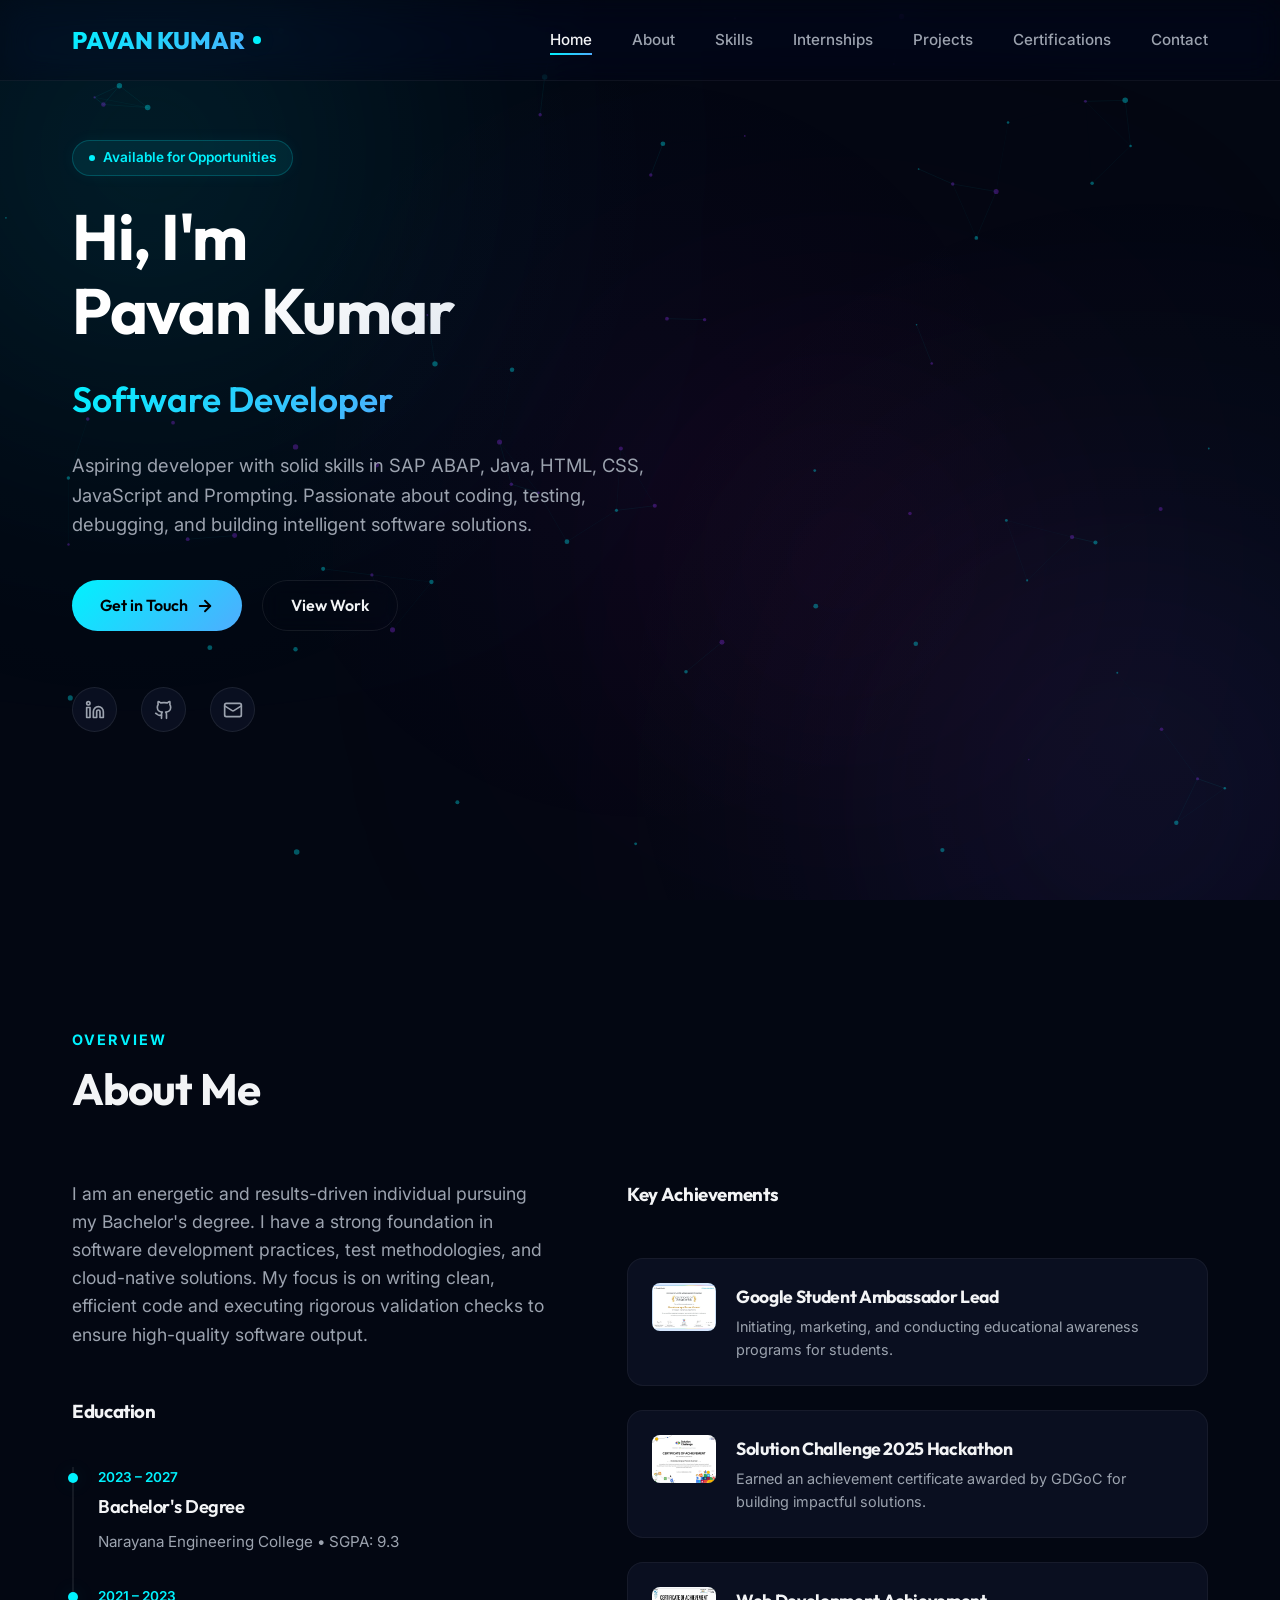
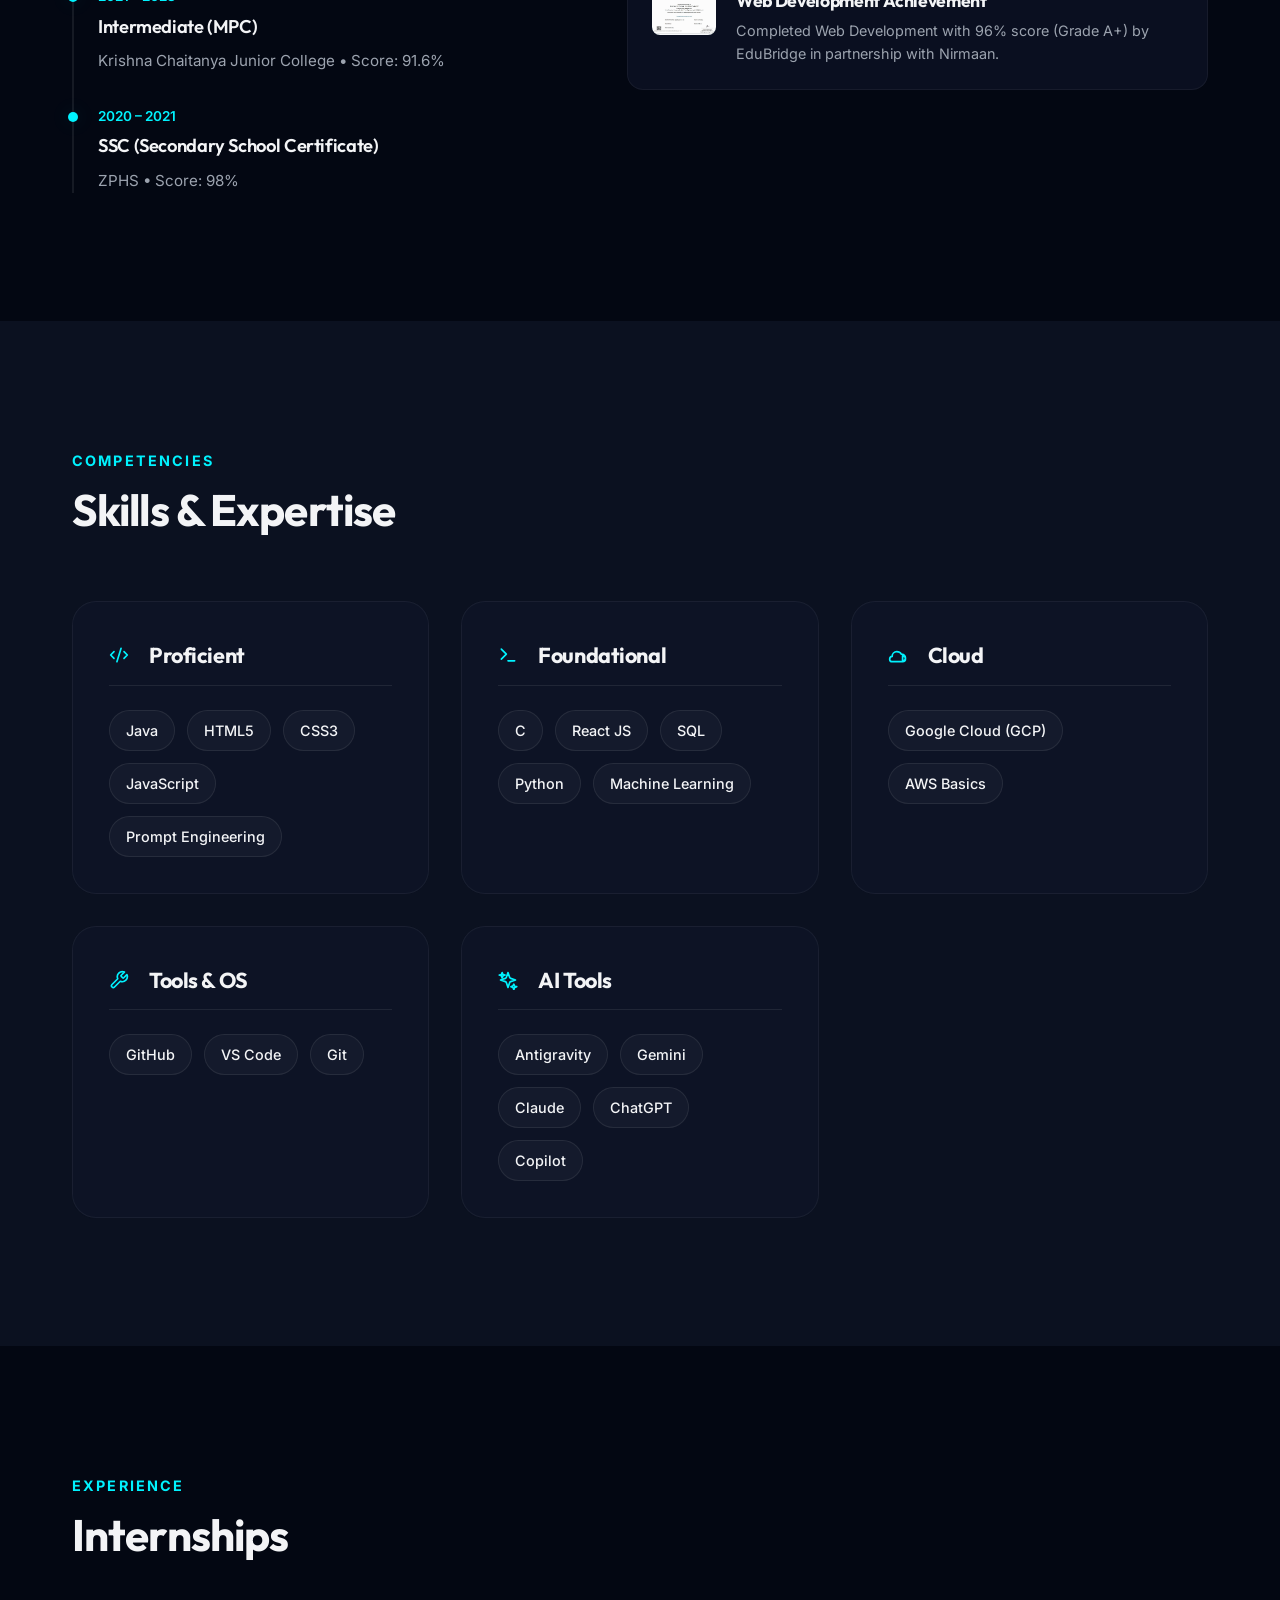
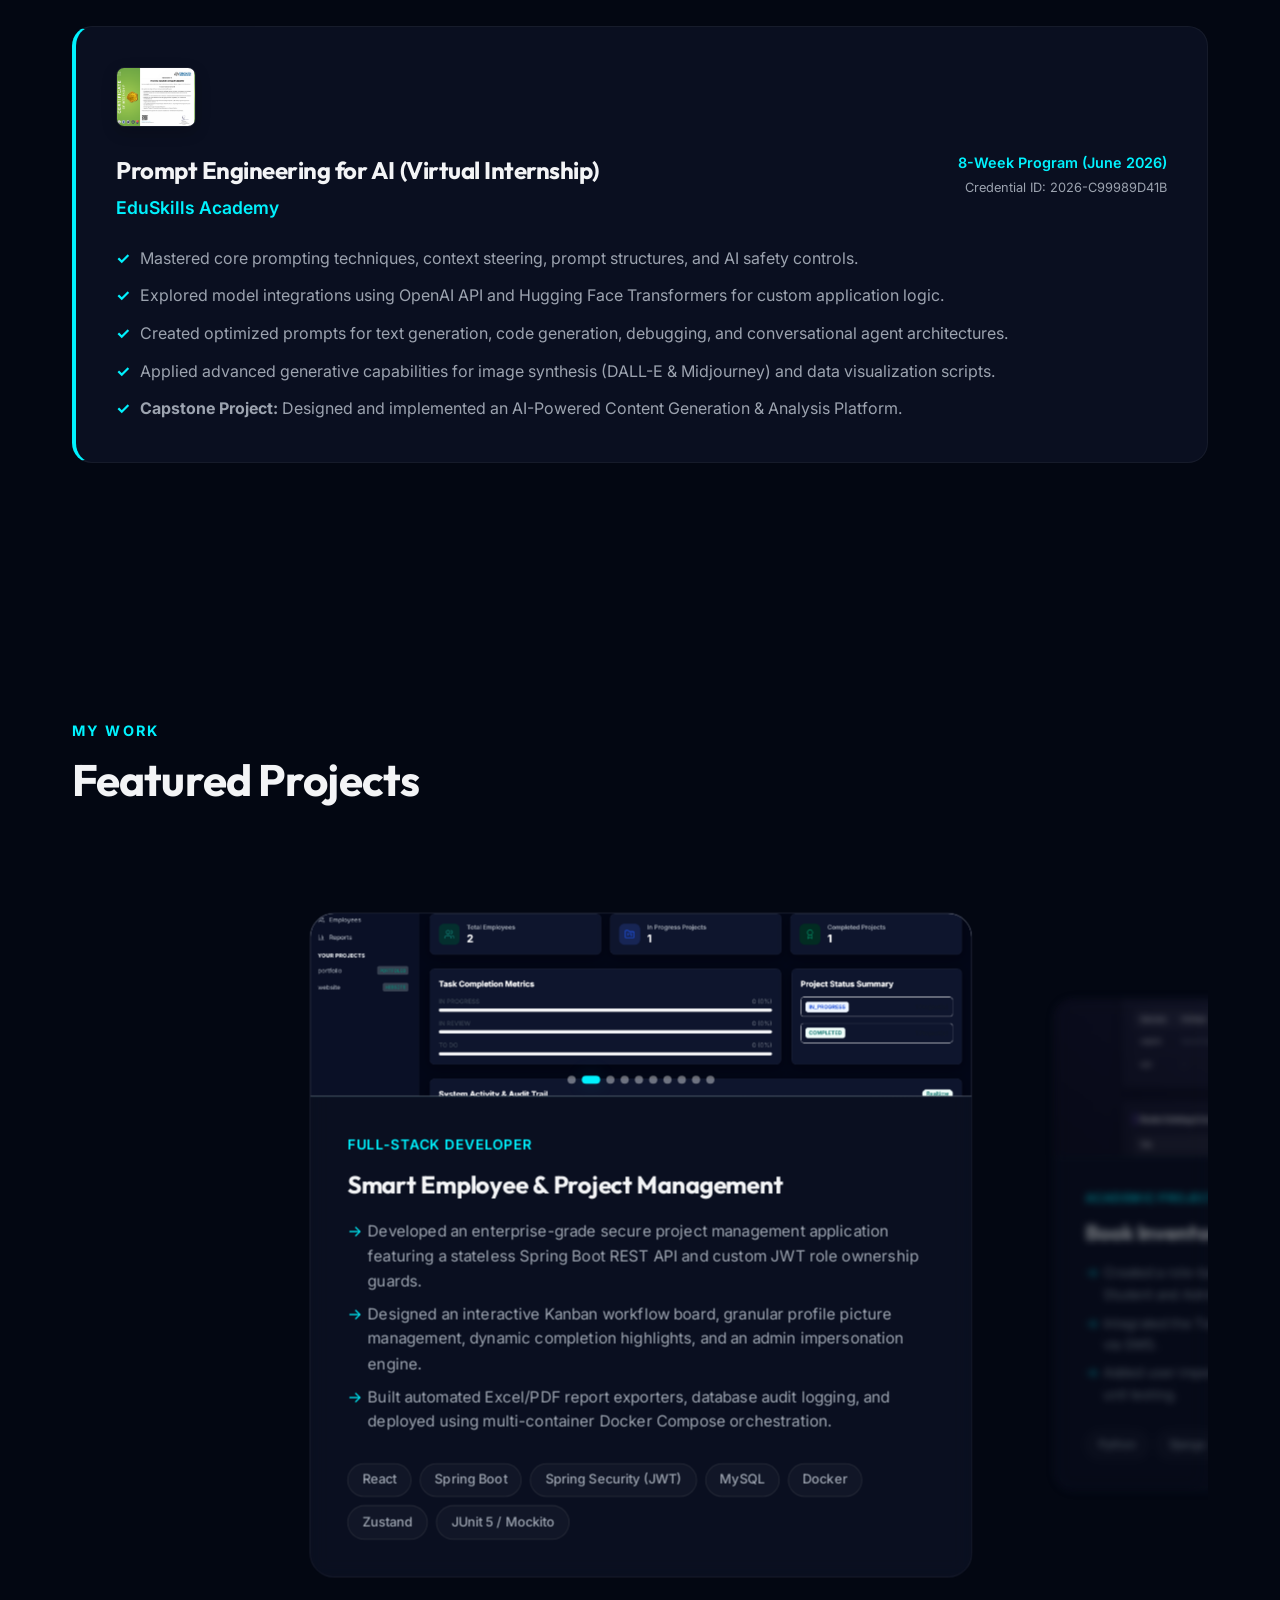
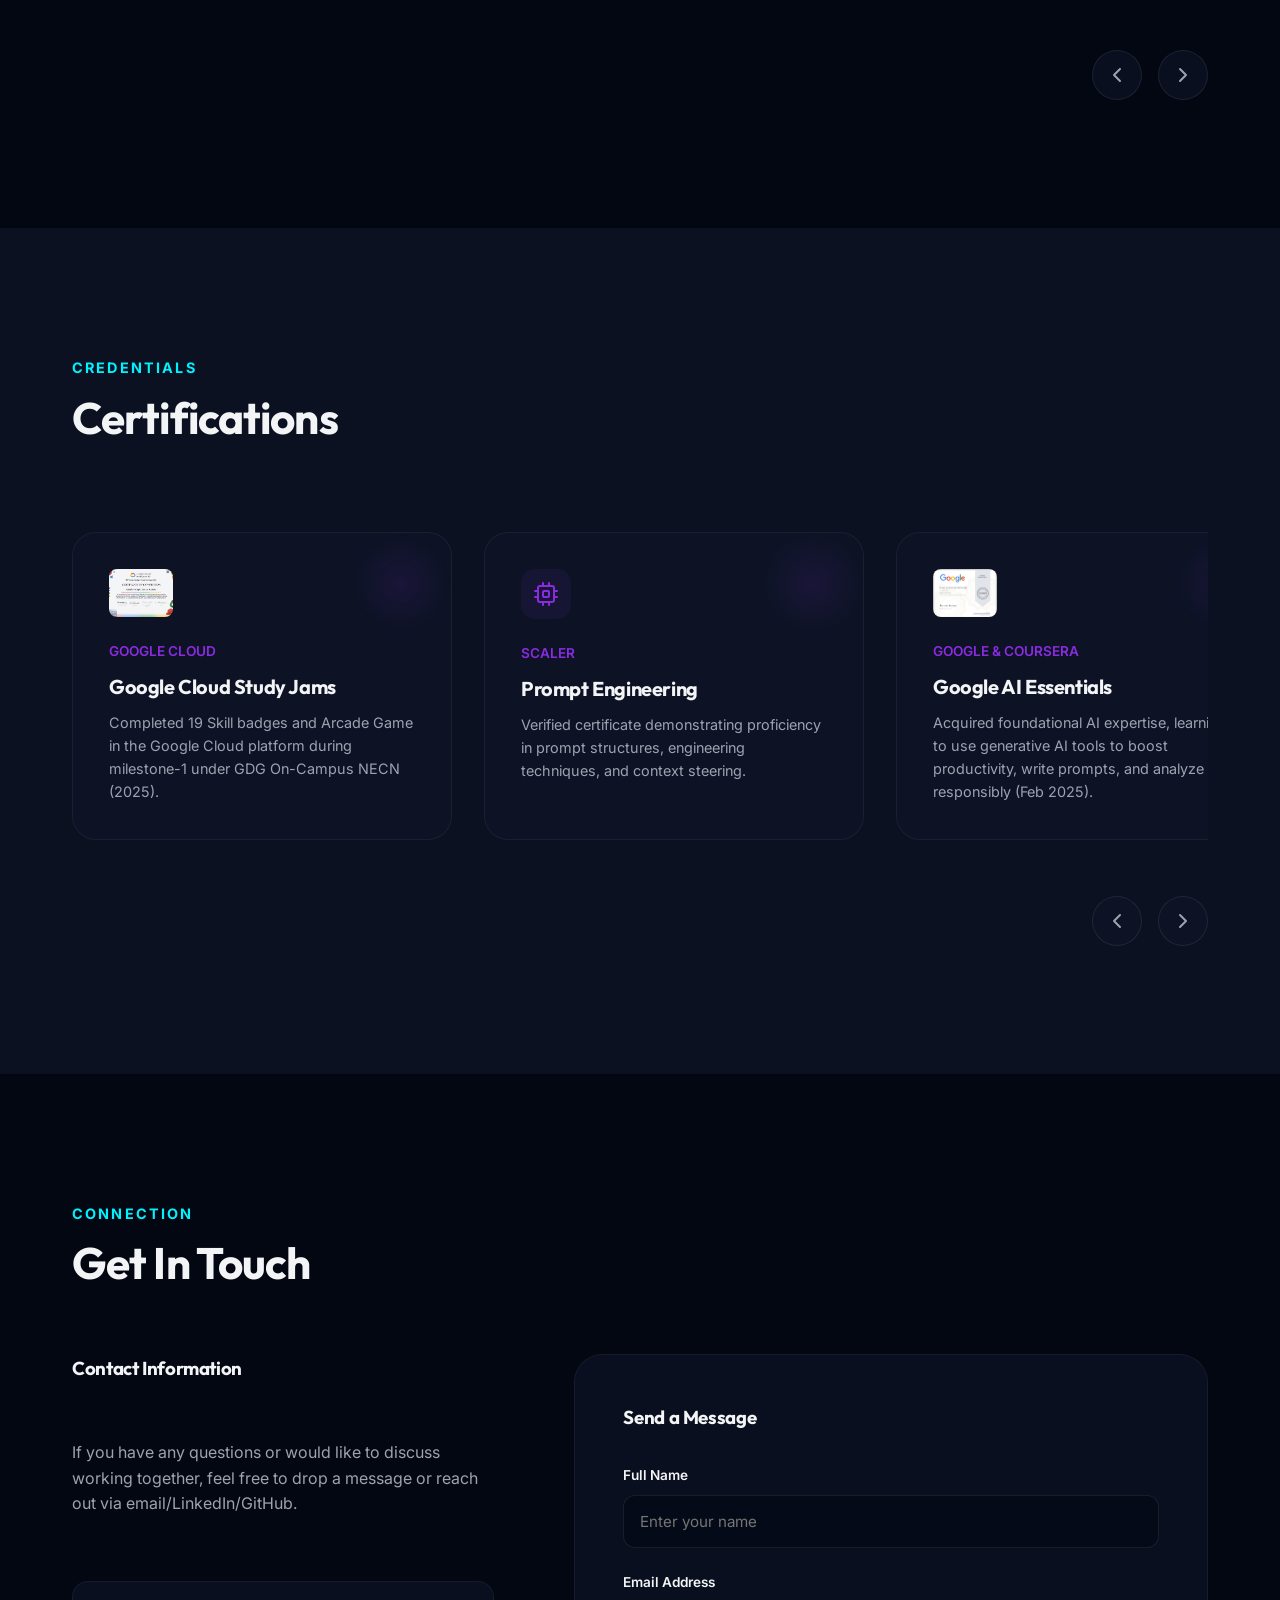
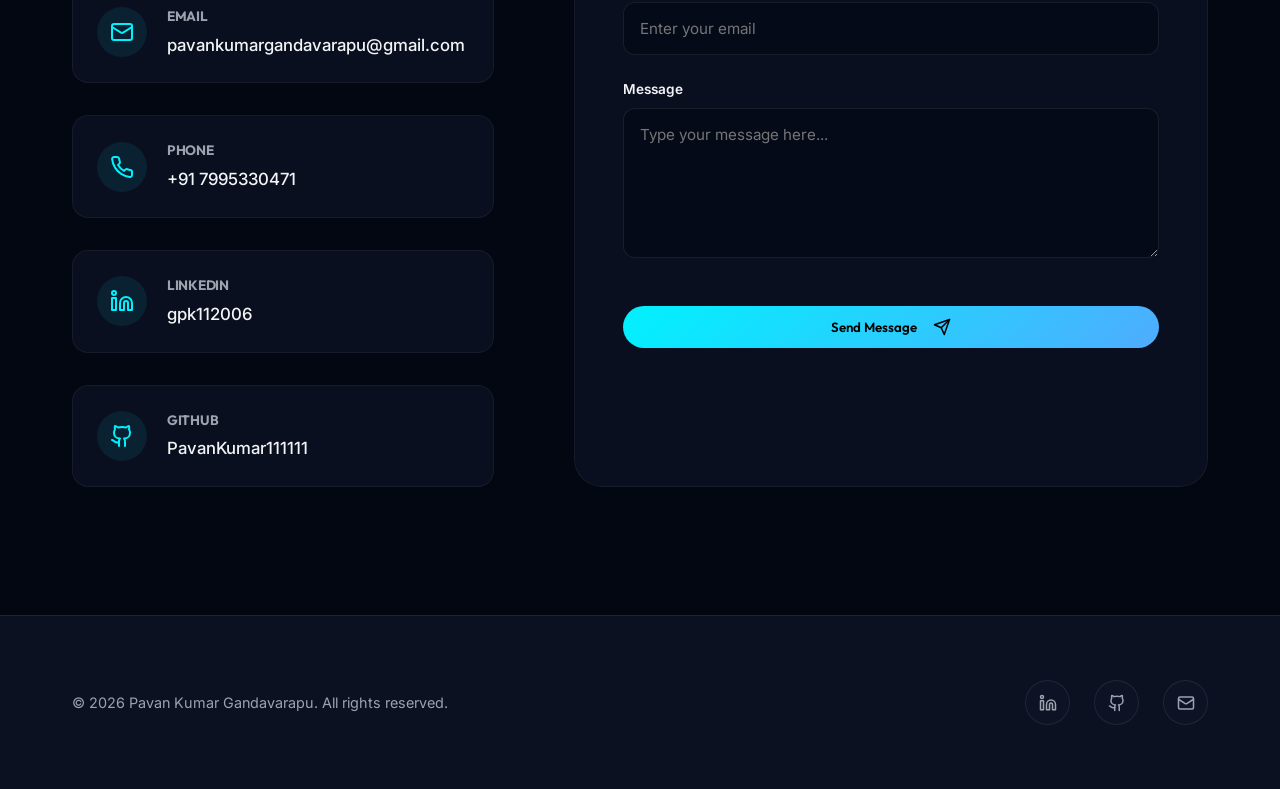
==== commit 658f2d09: "Update skills and description in index.html" ====
--- a/portfolio/index.html
+++ b/portfolio/index.html
@@ -60,7 +60,7 @@
           <h1>Hi, I'm <br>Pavan Kumar</h1>
           <div class="hero-typing" data-roles='["Software Developer", "Quality Analyst", "Prompt Engineer", "Web Developer"]'></div>
           <p class="hero-desc">
-            Aspiring developer with solid skills in Java, HTML, CSS, JavaScript, and Python. Passionate about coding, testing, debugging, and building intelligent software solutions.
+            Aspiring developer with solid skills in SAP ABAP, Java, HTML, CSS, JavaScript and Prompting. Passionate about coding, testing, debugging, and building intelligent software solutions.
           </p>
           <div class="hero-cta">
             <a href="#contact" class="btn btn-primary">
@@ -196,9 +196,9 @@
             </h3>
             <div class="skills-list">
               <span class="skill-tag">C</span>
-              <span class="skill-tag">Python</span>
               <span class="skill-tag">React JS</span>
               <span class="skill-tag">SQL</span>
+              <span class="skill-tag">Python</span>
               <span class="skill-tag">Machine Learning</span>
             </div>
           </div>
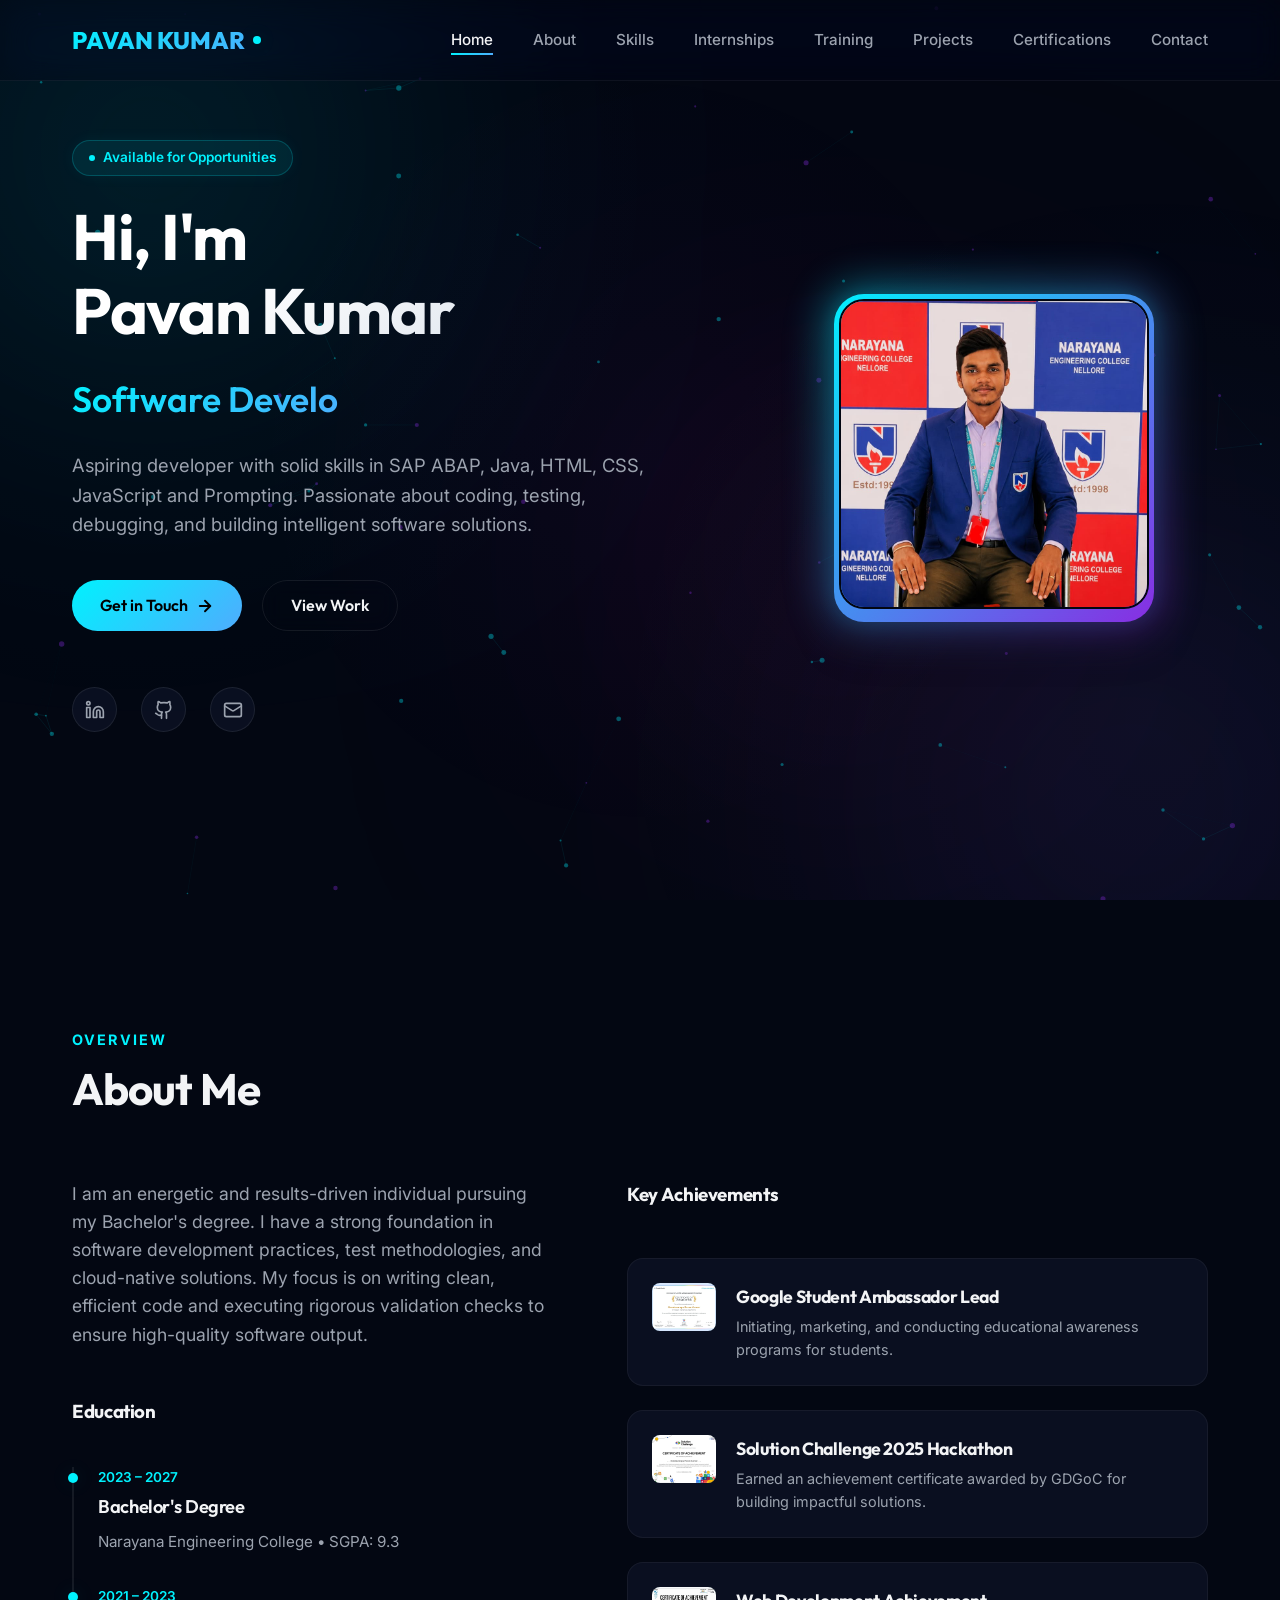
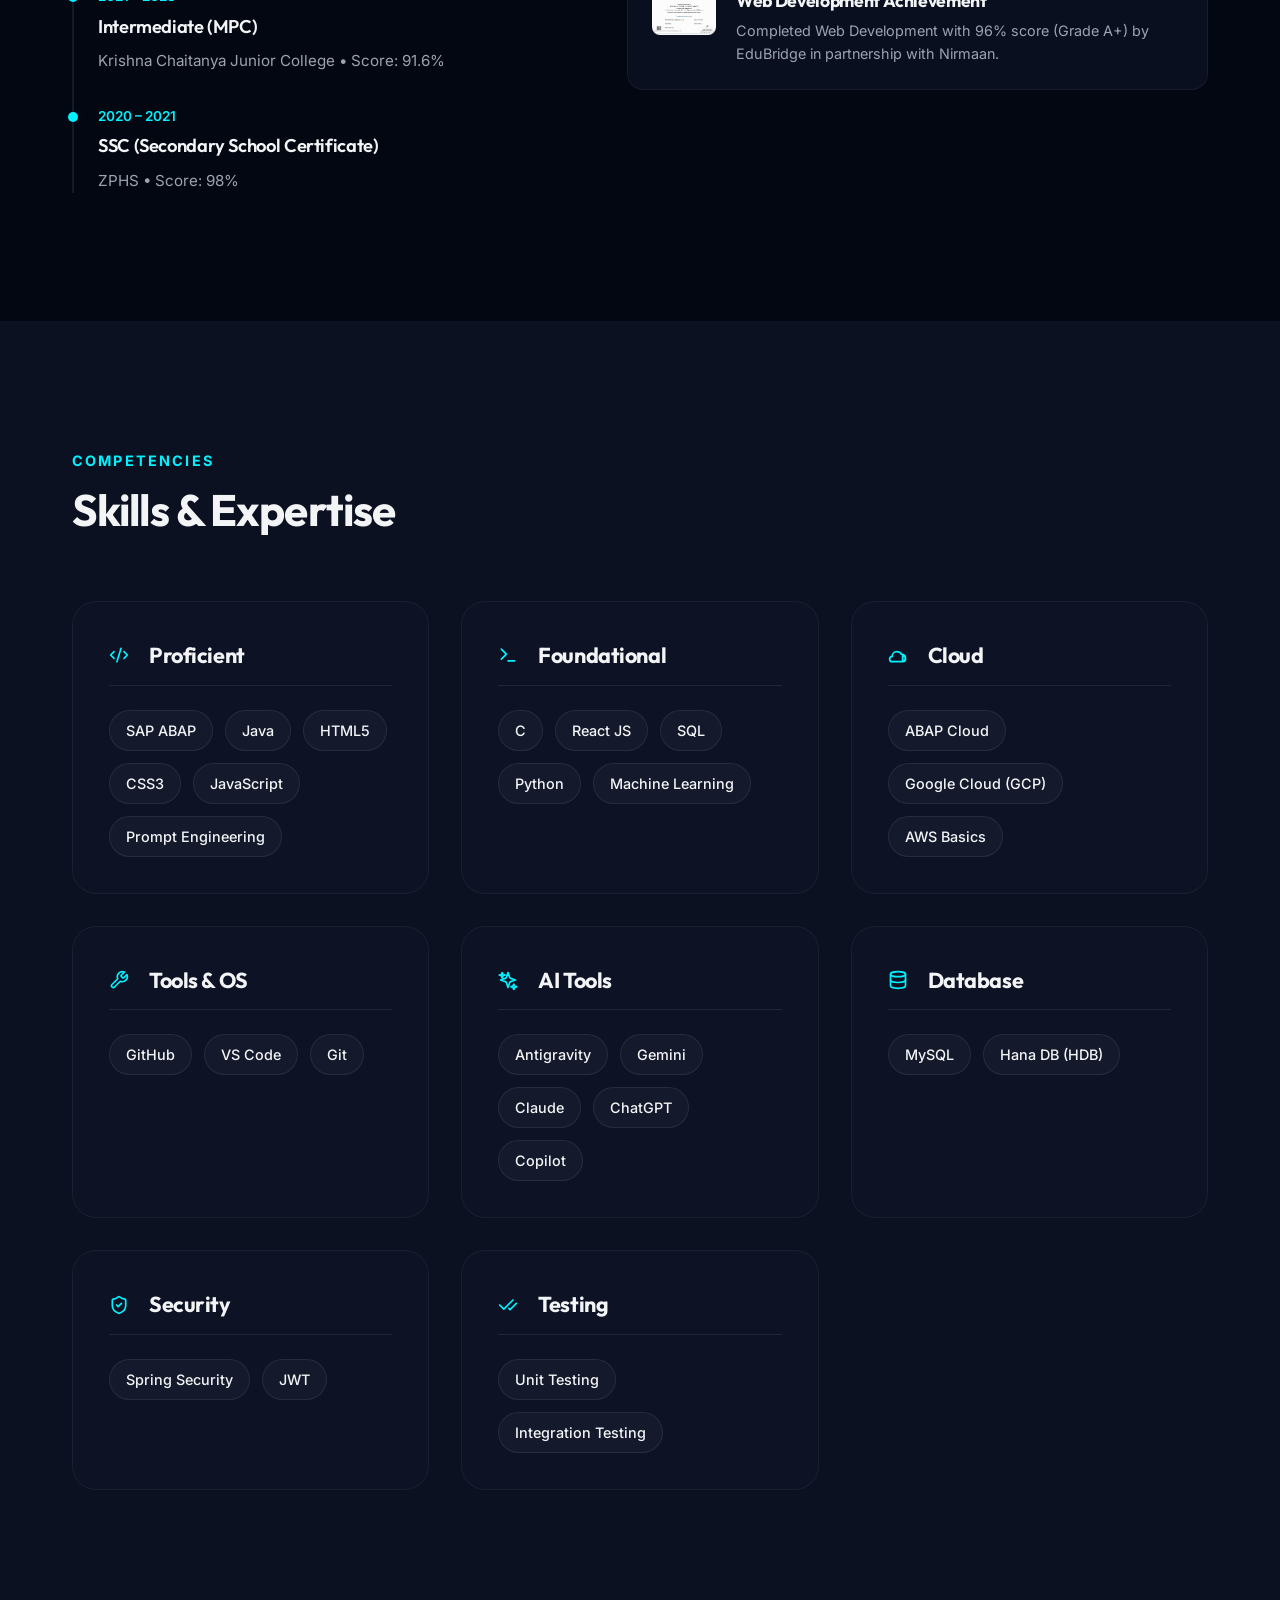
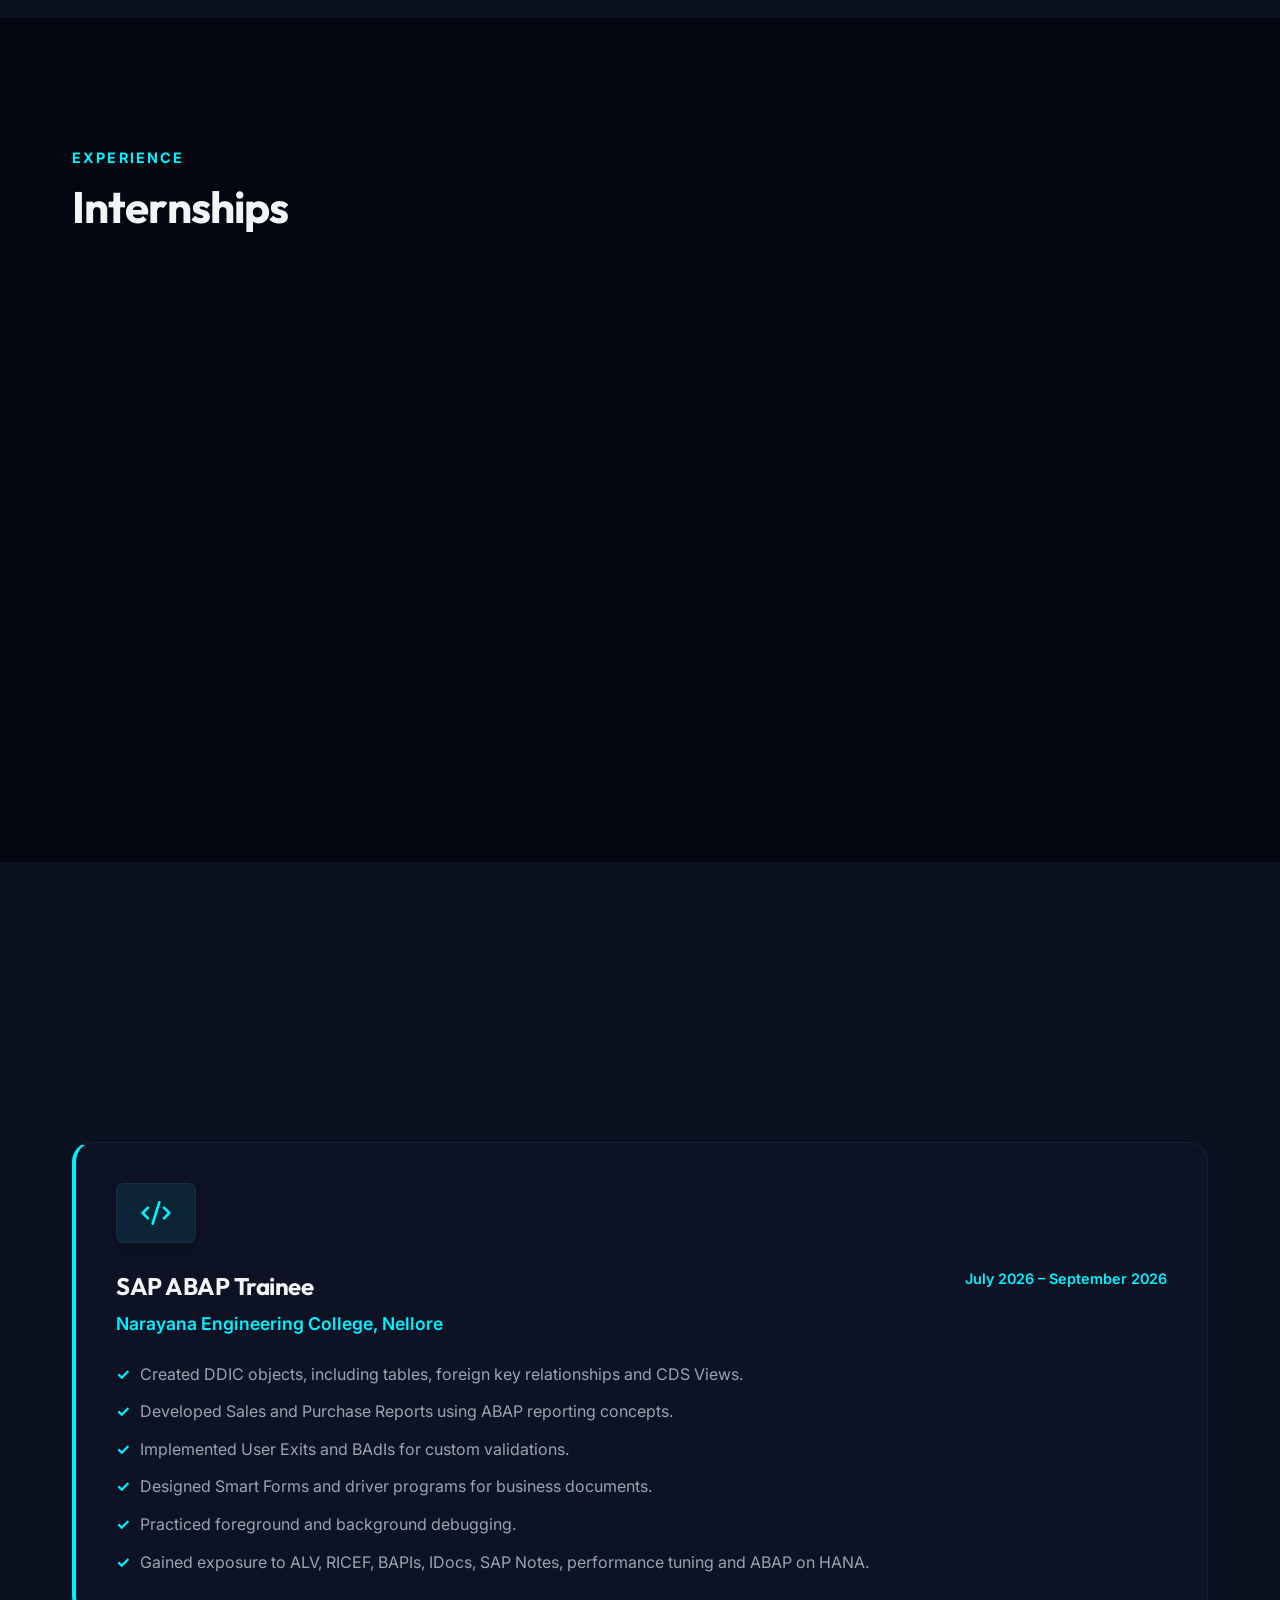
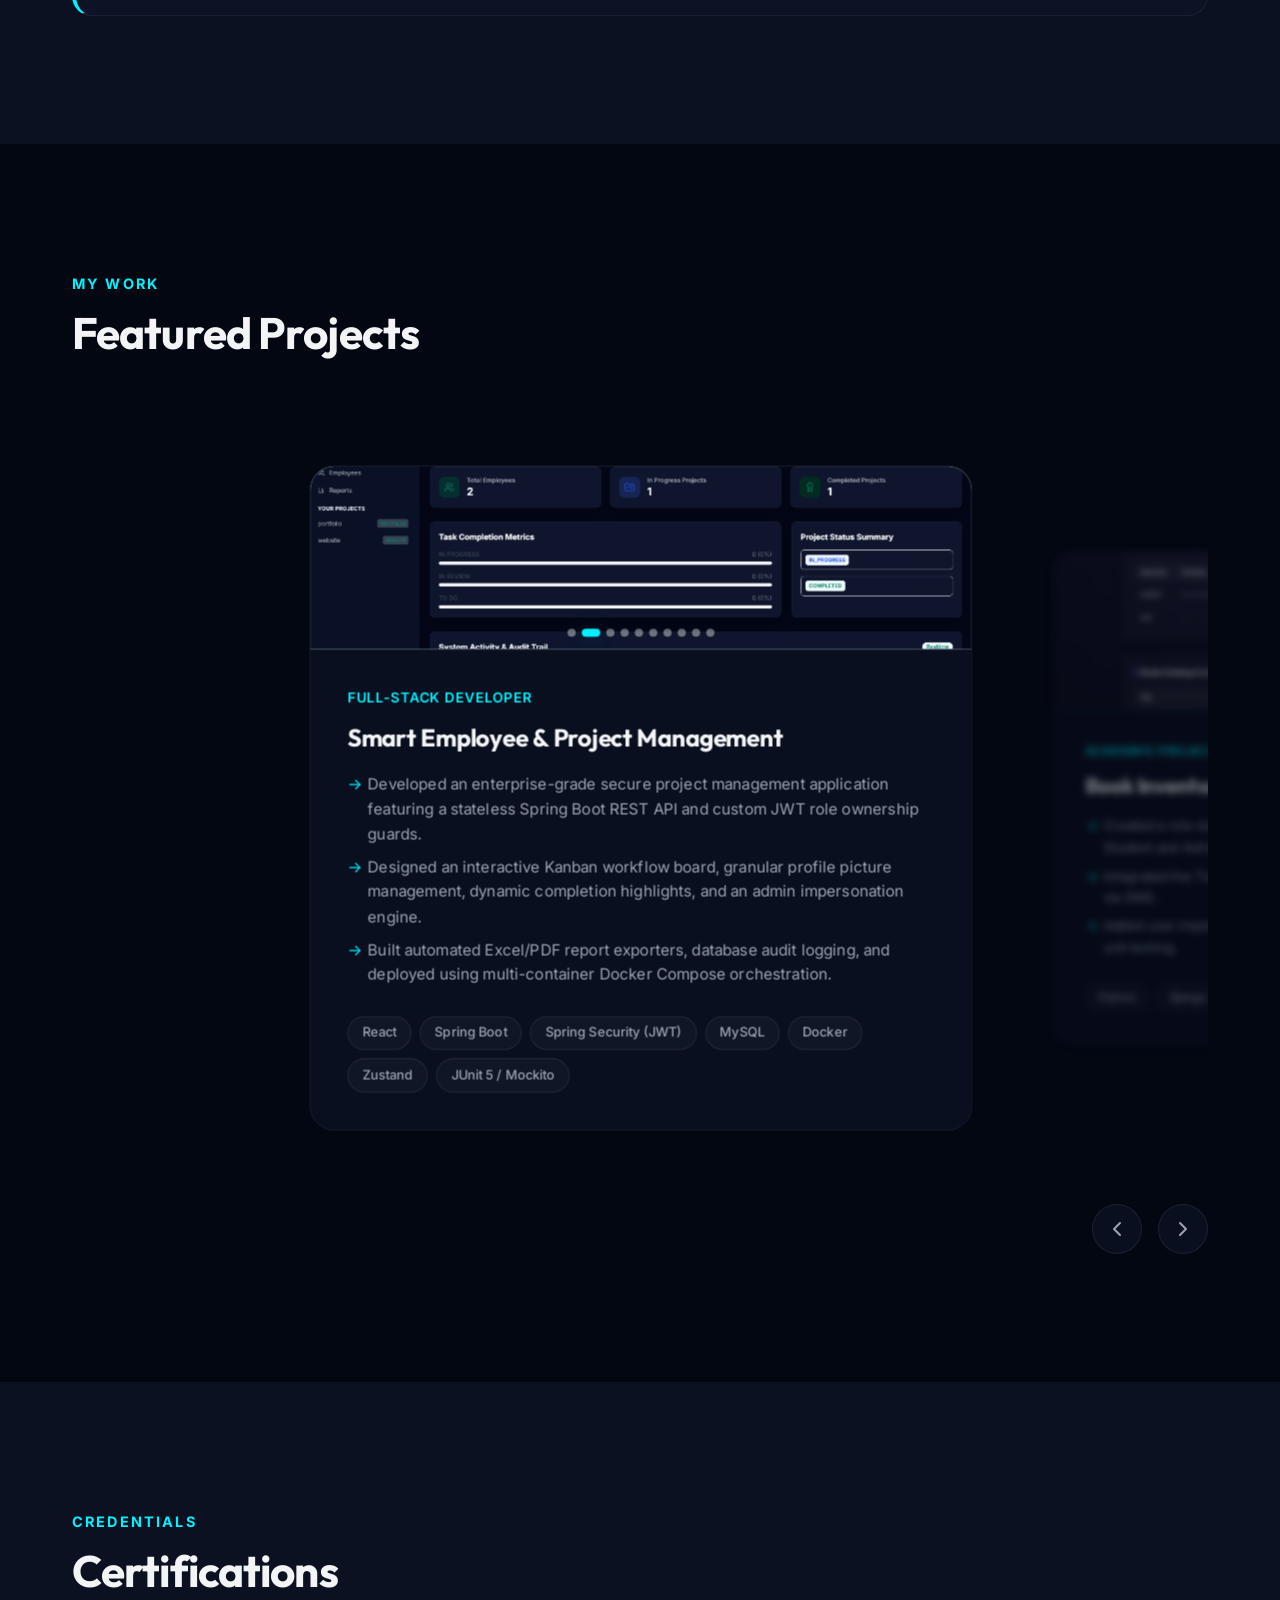
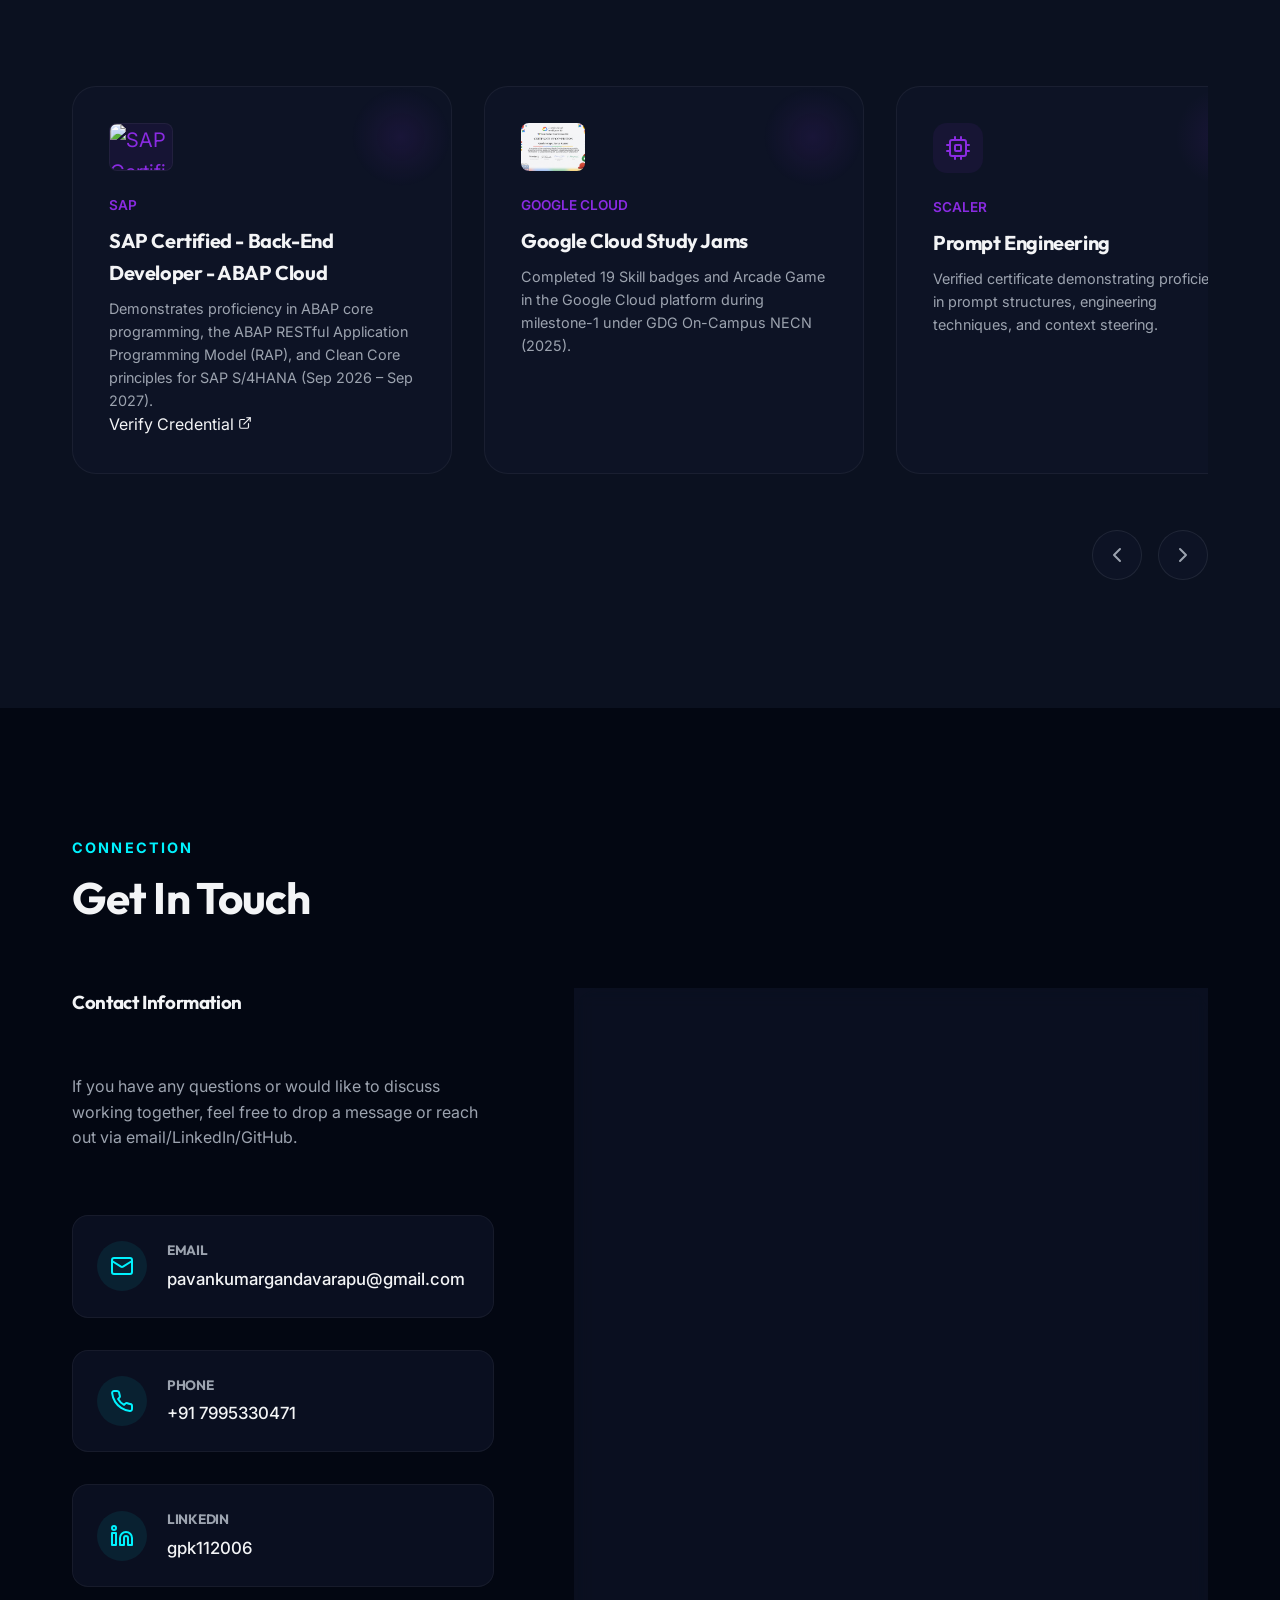
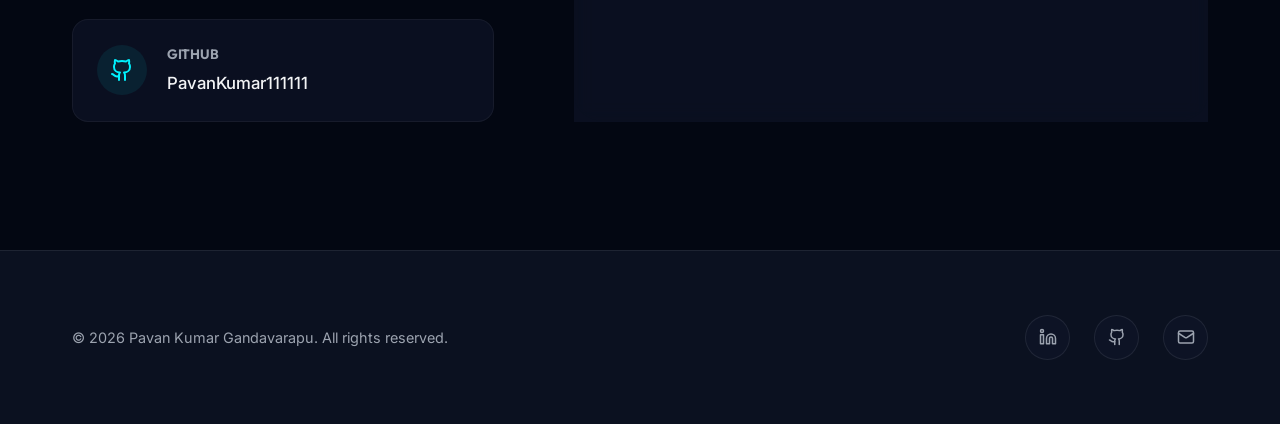
==== commit bb052c40: "Update index.html" ====
--- a/portfolio/index.html
+++ b/portfolio/index.html
@@ -36,6 +36,7 @@
           <li><a href="#about">About</a></li>
           <li><a href="#skills">Skills</a></li>
           <li><a href="#internships">Internships</a></li>
+          <li><a href="#training">Training</a></li>
           <li><a href="#projects">Projects</a></li>
           <li><a href="#certifications">Certifications</a></li>
           <li><a href="#contact">Contact</a></li>
@@ -180,6 +181,7 @@
               Proficient
             </h3>
             <div class="skills-list">
+              <span class="skill-tag">SAP ABAP</span>
               <span class="skill-tag">Java</span>
               <span class="skill-tag">HTML5</span>
               <span class="skill-tag">CSS3</span>
@@ -210,6 +212,7 @@
               Cloud
             </h3>
             <div class="skills-list">
+              <span class="skill-tag">ABAP Cloud</span>
               <span class="skill-tag">Google Cloud (GCP)</span>
               <span class="skill-tag">AWS Basics</span>
             </div>
@@ -242,6 +245,42 @@
               <span class="skill-tag">Copilot</span>
             </div>
           </div>
+
+          <!-- Category 6 -->
+          <div class="skills-category">
+            <h3>
+              <svg xmlns="http://www.w3.org/2000/svg" width="20" height="20" viewBox="0 0 24 24" fill="none" stroke="currentColor" stroke-width="2" stroke-linecap="round" stroke-linejoin="round" class="lucide lucide-database" style="margin-right: 8px;"><ellipse cx="12" cy="5" rx="9" ry="3"/><path d="M3 5V19A9 3 0 0 0 21 19V5"/><path d="M3 12A9 3 0 0 0 21 12"/></svg>
+              Database
+            </h3>
+            <div class="skills-list">
+              <span class="skill-tag">MySQL</span>
+              <span class="skill-tag">Hana DB (HDB)</span>
+            </div>
+          </div>
+
+          <!-- Category 7 -->
+          <div class="skills-category">
+            <h3>
+              <svg xmlns="http://www.w3.org/2000/svg" width="20" height="20" viewBox="0 0 24 24" fill="none" stroke="currentColor" stroke-width="2" stroke-linecap="round" stroke-linejoin="round" class="lucide lucide-shield-check" style="margin-right: 8px;"><path d="M20 13c0 5-3.5 7.5-7.66 8.95a1 1 0 0 1-.67-.01C7.5 20.5 4 18 4 13V6a1 1 0 0 1 1-1c2 0 4.5-1.2 6.24-2.72a1.17 1.17 0 0 1 1.52 0C14.51 3.81 17 5 19 5a1 1 0 0 1 1 1z"/><path d="m9 12 2 2 4-4"/></svg>
+              Security
+            </h3>
+            <div class="skills-list">
+              <span class="skill-tag">Spring Security</span>
+              <span class="skill-tag">JWT</span>
+            </div>
+          </div>
+
+          <!-- Category 8 -->
+          <div class="skills-category">
+            <h3>
+              <svg xmlns="http://www.w3.org/2000/svg" width="20" height="20" viewBox="0 0 24 24" fill="none" stroke="currentColor" stroke-width="2" stroke-linecap="round" stroke-linejoin="round" class="lucide lucide-check-check" style="margin-right: 8px;"><path d="M18 6 7 17l-5-5"/><path d="m22 10-7.5 7.5L13 16"/></svg>
+              Testing
+            </h3>
+            <div class="skills-list">
+              <span class="skill-tag">Unit Testing</span>
+              <span class="skill-tag">Integration Testing</span>
+            </div>
+          </div>
         </div>
       </div>
     </section>
@@ -278,6 +317,44 @@
               <li>Created optimized prompts for text generation, code generation, debugging, and conversational agent architectures.</li>
               <li>Applied advanced generative capabilities for image synthesis (DALL-E & Midjourney) and data visualization scripts.</li>
               <li><strong>Capstone Project:</strong> Designed and implemented an AI-Powered Content Generation & Analysis Platform.</li>
+            </ul>
+          </div>
+        </div>
+      </div>
+    </section>
+
+    <!-- Training Section -->
+    <section id="training" style="background-color: var(--color-bg-alt);">
+      <div class="container">
+        <div class="section-header reveal">
+          <span class="section-tag">Development</span>
+          <h2 class="section-title">Training</h2>
+        </div>
+
+        <div class="internships-list reveal">
+          <!-- Training 1 -->
+          <div class="internship-card">
+            <div class="internship-header" style="display: flex; gap: 1.5rem; align-items: center; margin-bottom: 1.5rem;">
+              <div class="internship-cert-thumb" style="width: 80px; height: 60px; padding: 0; overflow: hidden; border-radius: 8px; flex-shrink: 0; border: 1px solid var(--color-glass-border); box-shadow: 0 5px 15px rgba(0,0,0,0.2); display: flex; align-items: center; justify-content: center; background: rgba(0, 242, 254, 0.08);">
+                <svg xmlns="http://www.w3.org/2000/svg" width="32" height="32" viewBox="0 0 24 24" fill="none" stroke="currentColor" stroke-width="2" stroke-linecap="round" stroke-linejoin="round" class="lucide lucide-code-2" style="color: var(--color-primary);"><path d="m18 16 4-4-4-4"/><path d="m6 8-4 4 4 4"/><path d="m14.5 4-5 16"/></svg>
+              </div>
+              <div style="flex-grow: 1; display: flex; justify-content: space-between; flex-wrap: wrap; gap: 1rem; width: 100%;">
+                <div class="internship-title">
+                  <h3>SAP ABAP Trainee</h3>
+                  <span class="internship-company">Narayana Engineering College, Nellore</span>
+                </div>
+                <div class="internship-meta" style="text-align: right;">
+                  <div class="internship-date">July 2026 – September 2026</div>
+                </div>
+              </div>
+            </div>
+            <ul class="internship-bullets">
+              <li>Created DDIC objects, including tables, foreign key relationships and CDS Views.</li>
+              <li>Developed Sales and Purchase Reports using ABAP reporting concepts.</li>
+              <li>Implemented User Exits and BAdIs for custom validations.</li>
+              <li>Designed Smart Forms and driver programs for business documents.</li>
+              <li>Practiced foreground and background debugging.</li>
+              <li>Gained exposure to ALV, RICEF, BAPIs, IDocs, SAP Notes, performance tuning and ABAP on HANA.</li>
             </ul>
           </div>
         </div>
@@ -455,7 +532,23 @@
 
         <div class="certs-carousel-container reveal">
           <div class="certs-wrapper">
-            <!-- Cert 1 -->
+            <!-- Cert 1: SAP Certified Back-End Developer -->
+            <div class="cert-card">
+              <div class="cert-badge" style="width: 64px; height: 48px; padding: 0; overflow: hidden; border-radius: 8px; flex-shrink: 0; margin-bottom: 1.5rem; border: 1px solid var(--color-glass-border);">
+                <img src="sap_abap_cert.png" alt="SAP Certified - Back-End Developer - ABAP Cloud" class="project-img-cover" style="width: 100%; height: 100%; object-fit: cover;">
+              </div>
+              <div class="cert-issuer">SAP</div>
+              <h3>SAP Certified - Back-End Developer - ABAP Cloud</h3>
+              <p class="cert-details">Demonstrates proficiency in ABAP core programming, the ABAP RESTful Application Programming Model (RAP), and Clean Core principles for SAP S/4HANA (Sep 2026 – Sep 2027).</p>
+              <div>
+                <a href="https://www.credly.com/badges/e33816d7-6ccc-4da6-92e5-0fb9e1ec4862" target="_blank" rel="noopener noreferrer" class="cert-verify-link">
+                  Verify Credential
+                  <svg xmlns="http://www.w3.org/2000/svg" width="14" height="14" viewBox="0 0 24 24" fill="none" stroke="currentColor" stroke-width="2" stroke-linecap="round" stroke-linejoin="round" class="lucide lucide-external-link"><path d="M15 3h6v6"/><path d="M10 14 21 3"/><path d="M18 13v6a2 2 0 0 1-2 2H5a2 2 0 0 1-2-2V8a2 2 0 0 1 2-2h6"/></svg>
+                </a>
+              </div>
+            </div>
+
+            <!-- Cert 2 -->
             <div class="cert-card">
               <div class="cert-badge" style="width: 64px; height: 48px; padding: 0; overflow: hidden; border-radius: 8px; flex-shrink: 0; margin-bottom: 1.5rem;">
                 <img src="gcp_study_jams.png" alt="Google Cloud Study Jams '25 - Certificate of Completion" class="project-img-cover" style="width: 100%; height: 100%; object-fit: cover;">
@@ -465,7 +558,7 @@
               <p class="cert-details">Completed 19 Skill badges and Arcade Game in the Google Cloud platform during milestone-1 under GDG On-Campus NECN (2025).</p>
             </div>
 
-            <!-- Cert 2 -->
+            <!-- Cert 3 -->
             <div class="cert-card">
               <div class="cert-badge">
                 <svg xmlns="http://www.w3.org/2000/svg" width="24" height="24" viewBox="0 0 24 24" fill="none" stroke="currentColor" stroke-width="2" stroke-linecap="round" stroke-linejoin="round" class="lucide lucide-cpu"><rect width="16" height="16" x="4" y="4" rx="2"/><rect width="6" height="6" x="9" y="9" rx="1"/><path d="M9 1v3"/><path d="M15 1v3"/><path d="M9 20v3"/><path d="M15 20v3"/><path d="M20 9h3"/><path d="M20 15h3"/><path d="M1 9h3"/><path d="M1 15h3"/></svg>
@@ -475,7 +568,7 @@
               <p class="cert-details">Verified certificate demonstrating proficiency in prompt structures, engineering techniques, and context steering.</p>
             </div>
 
-            <!-- Cert 3 -->
+            <!-- Cert 4 -->
             <div class="cert-card">
               <div class="cert-badge" style="width: 64px; height: 48px; padding: 0; overflow: hidden; border-radius: 8px; flex-shrink: 0; margin-bottom: 1.5rem;">
                 <img src="ai_essentials.png" alt="Google AI Essentials - Coursera Certification" class="project-img-cover" style="width: 100%; height: 100%; object-fit: cover;">
